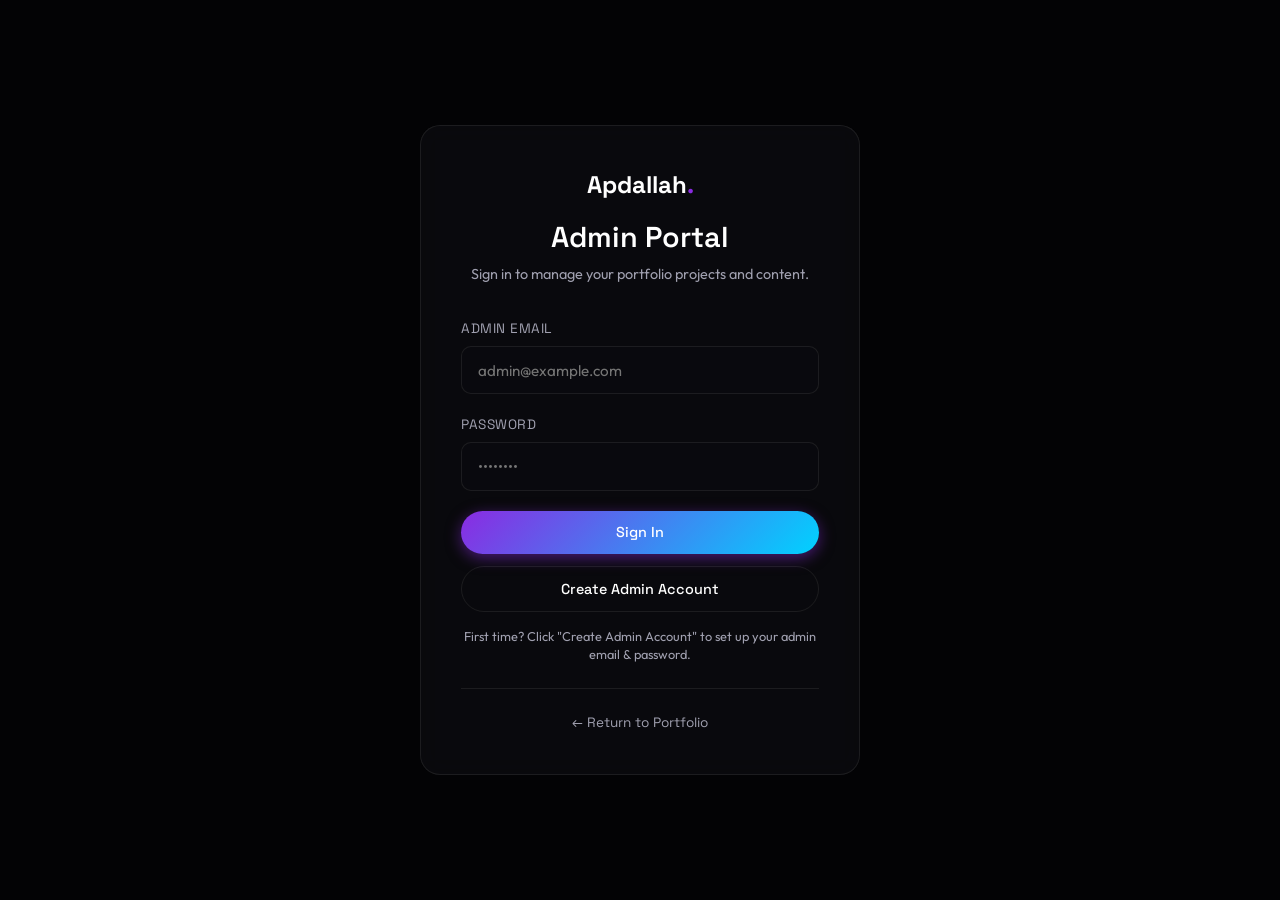
==== admin.html @ 24419032 "submit" ====
<!DOCTYPE html>
<html lang="en">

<head>
    <meta charset="UTF-8">
    <meta name="viewport" content="width=device-width, initial-scale=1.0">
    <title>Portfolio Admin Dashboard | Apdallah Mohamed</title>
    <link rel="preconnect" href="https://fonts.googleapis.com">
    <link rel="preconnect" href="https://fonts.gstatic.com" crossorigin>
    <link
        href="https://fonts.googleapis.com/css2?family=Outfit:wght@300;400;600;800&family=Space+Grotesk:wght@500;700&display=swap"
        rel="stylesheet">
    <link rel="stylesheet" href="style.css">
    <link rel="stylesheet" href="admin.css">
</head>

<body class="admin-body">
    <!-- Background Canvas -->
    <canvas id="bg-canvas"></canvas>

    <!-- Toast Notification Container -->
    <div id="toast-container" class="toast-container"></div>

    <!-- ============================================== -->
    <!-- AUTH SCREEN (Shown if not logged in)           -->
    <!-- ============================================== -->
    <main id="auth-section" class="auth-wrapper">
        <div class="auth-card glass-card">
            <div class="auth-header">
                <div class="logo">Apdallah<span>.</span></div>
                <h1 class="auth-title">Admin Portal</h1>
                <p class="auth-subtitle">Sign in to manage your portfolio projects and content.</p>
            </div>

            <form id="login-form" class="auth-form">
                <div class="form-group">
                    <label for="auth-email">Admin Email</label>
                    <input type="email" id="auth-email" required placeholder="admin@example.com" autocomplete="email">
                </div>
                <div class="form-group">
                    <label for="auth-password">Password</label>
                    <input type="password" id="auth-password" required placeholder="••••••••" autocomplete="current-password">
                </div>
                <div class="auth-actions">
                    <button type="submit" id="login-btn" class="btn-primary w-100">Sign In</button>
                    <button type="button" id="signup-toggle-btn" class="btn-secondary w-100 mt-2">Create Admin Account</button>
                </div>
                <p id="auth-hint" class="auth-hint">First time? Click "Create Admin Account" to set up your admin email & password.</p>
            </form>

            <div class="auth-footer">
                <a href="index.html" class="back-link">← Return to Portfolio</a>
            </div>
        </div>
    </main>

    <!-- ============================================== -->
    <!-- DASHBOARD SCREEN (Shown once authenticated)    -->
    <!-- ============================================== -->
    <div id="dashboard-section" class="dashboard-wrapper" style="display: none;">
        <!-- Top Navigation -->
        <header class="admin-navbar">
            <div class="admin-brand">
                <div class="logo">Apdallah<span>.</span></div>
                <span class="admin-badge">Admin Panel</span>
            </div>
            <div class="admin-user-nav">
                <span id="user-email-display" class="user-email"></span>
                <a href="index.html" target="_blank" class="btn-secondary btn-sm">View Live Site ↗</a>
                <button id="logout-btn" class="btn-outline btn-sm">Log Out</button>
            </div>
        </header>

        <div class="dashboard-content container">
            <!-- Header & Action Bar -->
            <div class="dashboard-header-bar">
                <div>
                    <h1 class="page-title">Projects Management</h1>
                    <p class="page-subtitle">Add, edit, reorder or remove portfolio projects in real-time.</p>
                </div>
                <div class="action-buttons">
                    <button id="seed-projects-btn" class="btn-secondary">
                        <span>⚡</span> Load Initial 6 Projects
                    </button>
                    <button id="open-add-modal-btn" class="btn-primary">
                        <span>+</span> Add New Project
                    </button>
                </div>
            </div>

            <!-- Stats Bar -->
            <div class="stats-bar">
                <div class="stat-card glass-card">
                    <span class="stat-label">Total Projects</span>
                    <span id="stat-total-projects" class="stat-value">0</span>
                </div>
                <div class="stat-card glass-card">
                    <span class="stat-label">Categories</span>
                    <span id="stat-total-categories" class="stat-value">0</span>
                </div>
                <div class="stat-card glass-card">
                    <span class="stat-label">Live Deployments</span>
                    <span id="stat-total-links" class="stat-value">0</span>
                </div>
            </div>

            <!-- Projects Table / Grid Container -->
            <div class="projects-admin-section">
                <div id="loading-spinner" class="admin-loader">
                    <div class="glow-orb"></div>
                    <span>Loading projects from Supabase...</span>
                </div>

                <div id="projects-admin-grid" class="projects-admin-grid" style="display: none;">
                    <!-- Dynamically populated project cards -->
                </div>

                <!-- Empty State -->
                <div id="empty-state" class="empty-state glass-card" style="display: none;">
                    <div class="empty-icon">📁</div>
                    <h3>No projects found</h3>
                    <p>You haven't added any projects yet, or the table is empty.</p>
                    <div class="empty-actions">
                        <button id="empty-seed-btn" class="btn-secondary">Load Initial 6 Projects</button>
                        <button id="empty-add-btn" class="btn-primary">Add Your First Project</button>
                    </div>
                </div>
            </div>
        </div>
    </div>

    <!-- ============================================== -->
    <!-- PROJECT MODAL (Add / Edit)                     -->
    <!-- ============================================== -->
    <div id="project-modal" class="modal-overlay" style="display: none;">
        <div class="modal-card glass-card">
            <div class="modal-header">
                <h2 id="modal-title" class="modal-heading">Add New Project</h2>
                <button id="close-modal-btn" class="modal-close-btn">&times;</button>
            </div>

            <form id="project-form" class="modal-form">
                <input type="hidden" id="project-id">

                <div class="form-row">
                    <div class="form-group flex-1">
                        <label for="project-title">Project Title *</label>
                        <input type="text" id="project-title" required placeholder="e.g. Food Lover">
                    </div>
                    <div class="form-group flex-1">
                        <label for="project-category">Category *</label>
                        <input type="text" id="project-category" required placeholder="e.g. Restaurant Website">
                    </div>
                </div>

                <div class="form-group">
                    <label for="project-description">Description *</label>
                    <textarea id="project-description" rows="3" required
                        placeholder="Brief summary of the project features..."></textarea>
                </div>

                <div class="form-row">
                    <div class="form-group flex-1">
                        <label for="project-tech">Tech Stack (comma separated) *</label>
                        <input type="text" id="project-tech" required placeholder="HTML5, CSS3, JavaScript, React">
                    </div>
                    <div class="form-group flex-1">
                        <label for="project-live-url">Live Demo URL</label>
                        <input type="url" id="project-live-url" placeholder="https://boda61.github.io/my-project/">
                    </div>
                </div>

                <!-- Image Selection -->
                <div class="form-group">
                    <label>Project Image *</label>
                    <div class="image-upload-wrapper">
                        <div class="upload-zone" id="upload-zone">
                            <input type="file" id="image-file-input" accept="image/*" class="file-input-hidden">
                            <div class="upload-zone-content">
                                <span class="upload-icon">📸</span>
                                <span class="upload-prompt">Click to upload an image from your computer</span>
                                <span class="upload-sub">Supports PNG, JPG, WebP</span>
                            </div>
                        </div>

                        <div class="or-separator"><span>OR Enter Existing Path / URL</span></div>

                        <input type="text" id="project-image-url" placeholder="e.g. portfolio 1.png or https://...">
                    </div>

                    <!-- Image Preview -->
                    <div id="image-preview-container" class="image-preview-container" style="display: none;">
                        <span class="preview-label">Image Preview:</span>
                        <img id="image-preview" src="" alt="Preview" class="preview-img">
                    </div>
                </div>

                <div class="modal-footer">
                    <button type="button" id="cancel-modal-btn" class="btn-secondary">Cancel</button>
                    <button type="submit" id="save-project-btn" class="btn-primary">Save Project</button>
                </div>
            </form>
        </div>
    </div>

    <!-- Supabase SDK via CDN -->
    <script src="https://cdn.jsdelivr.net/npm/@supabase/supabase-js@2"></script>
    <!-- Supabase Config -->
    <script src="supabase-config.js"></script>
    <!-- Background Canvas Particles -->
    <script>
        // Minimal particle canvas background for Admin Dashboard
        const canvas = document.getElementById("bg-canvas");
        if (canvas) {
            const ctx = canvas.getContext("2d");
            let width, height, particles = [];
            function resize() {
                width = window.innerWidth;
                height = window.innerHeight;
                canvas.width = width;
                canvas.height = height;
            }
            window.addEventListener("resize", resize);
            resize();
            class Particle {
                constructor() {
                    this.x = Math.random() * width;
                    this.y = Math.random() * height;
                    this.size = Math.random() * 2;
                    this.speedX = Math.random() * 0.4 - 0.2;
                    this.speedY = Math.random() * 0.4 - 0.2;
                    this.color = Math.random() > 0.5 ? 'rgba(138, 43, 226, 0.4)' : 'rgba(0, 210, 255, 0.4)';
                }
                update() {
                    this.x += this.speedX;
                    this.y += this.speedY;
                    if (this.x > width) this.x = 0;
                    if (this.x < 0) this.x = width;
                    if (this.y > height) this.y = 0;
                    if (this.y < 0) this.y = height;
                }
                draw() {
                    ctx.fillStyle = this.color;
                    ctx.beginPath();
                    ctx.arc(this.x, this.y, this.size, 0, Math.PI * 2);
                    ctx.fill();
                }
            }
            const count = Math.min(Math.floor(window.innerWidth / 15), 60);
            for (let i = 0; i < count; i++) particles.push(new Particle());
            function animate() {
                ctx.clearRect(0, 0, width, height);
                particles.forEach(p => { p.update(); p.draw(); });
                requestAnimationFrame(animate);
            }
            animate();
        }
    </script>
    <!-- Admin Dashboard Logic -->
    <script src="admin.js"></script>
</body>

</html>
---- style.css ----
/* --- CSS VARIABLES & THEME --- */
:root {
    --bg-dark: #030305;
    --bg-surface: rgba(20, 20, 25, 0.4);
    --bg-surface-hover: rgba(30, 30, 40, 0.6);
    --primary: #8a2be2;
    --primary-glow: rgba(138, 43, 226, 0.5);
    --secondary: #00d2ff;
    --secondary-glow: rgba(0, 210, 255, 0.5);
    --text-main: #ffffff;
    --text-muted: #a0a0b0;
    --border-color: rgba(255, 255, 255, 0.08);

    --font-sans: 'Outfit', sans-serif;
    --font-mono: 'Space Grotesk', monospace;

    --transition-fast: 0.2s ease;
    --transition-smooth: 0.6s cubic-bezier(0.22, 1, 0.36, 1);
}

/* --- RESET & GLOBAL --- */
* {
    margin: 0;
    padding: 0;
    box-sizing: border-box;
}

html {
    scroll-behavior: smooth;
    font-family: var(--font-sans);
    color: var(--text-main);
    background-color: var(--bg-dark);
    overflow-x: hidden;
}

body {
    min-height: 100vh;
    overflow-x: hidden;
    position: relative;
    line-height: 1.6;
}

/* Scrollbar */
::-webkit-scrollbar {
    width: 8px;
}

::-webkit-scrollbar-track {
    background: var(--bg-dark);
}

::-webkit-scrollbar-thumb {
    background: rgba(255, 255, 255, 0.2);
    border-radius: 4px;
}

::-webkit-scrollbar-thumb:hover {
    background: var(--primary);
}

/* --- TYPOGRAPHY --- */
h1,
h2,
h3,
h4 {
    line-height: 1.2;
    font-weight: 600;
}

.text-gradient {
    background: linear-gradient(135deg, var(--secondary) 0%, var(--primary) 100%);
    -webkit-background-clip: text;
    -webkit-text-fill-color: transparent;
    background-clip: text;
}

a {
    color: inherit;
    text-decoration: none;
    transition: color var(--transition-fast);
}

/* --- BACKGROUND --- */
#bg-canvas {
    position: fixed;
    top: 0;
    left: 0;
    width: 100%;
    height: 100%;
    z-index: -1;
    pointer-events: none;
}

/* --- COMPONENTS --- */
.container {
    max-width: 1200px;
    margin: 0 auto;
    padding: 0 5%;
}

.section-padding {
    padding: 120px 0;
}

.section-title {
    font-size: 2.5rem;
    margin-bottom: 3rem;
    font-family: var(--font-mono);
    display: flex;
    align-items: center;
    gap: 1rem;
}

.section-title::after {
    content: '';
    flex: 1;
    height: 1px;
    background: linear-gradient(90deg, var(--border-color) 0%, transparent 100%);
}

.glass-card {
    background: var(--bg-surface);
    backdrop-filter: blur(12px);
    -webkit-backdrop-filter: blur(12px);
    border: 1px solid var(--border-color);
    border-radius: 16px;
    padding: 2rem;
    transition: transform var(--transition-smooth), border-color var(--transition-fast), box-shadow var(--transition-smooth);
}

.glass-card:hover {
    transform: translateY(-5px);
    border-color: rgba(255, 255, 255, 0.15);
    box-shadow: 0 10px 30px -10px rgba(0, 0, 0, 0.5),
        0 0 20px -5px var(--primary-glow);
}

/* Buttons */
.btn-primary,
.btn-secondary,
.btn-outline {
    display: inline-block;
    padding: 0.8rem 1.8rem;
    border-radius: 30px;
    font-family: var(--font-mono);
    font-size: 0.9rem;
    font-weight: 500;
    cursor: pointer;
    transition: all var(--transition-fast);
    position: relative;
    overflow: hidden;
    z-index: 1;
}

.btn-primary {
    background: linear-gradient(135deg, var(--primary), var(--secondary));
    color: white;
    border: none;
    box-shadow: 0 4px 15px var(--primary-glow);
}

.btn-primary::before {
    content: '';
    position: absolute;
    top: 0;
    left: 0;
    width: 100%;
    height: 100%;
    background: linear-gradient(135deg, var(--secondary), var(--primary));
    z-index: -1;
    transition: opacity var(--transition-fast);
    opacity: 0;
}

.btn-primary:hover::before {
    opacity: 1;
}

.btn-primary:hover {
    box-shadow: 0 6px 20px var(--secondary-glow);
    transform: translateY(-2px);
}

.btn-secondary {
    background: transparent;
    color: var(--text-main);
    border: 1px solid var(--border-color);
}

.btn-secondary:hover {
    background: rgba(255, 255, 255, 0.05);
    border-color: rgba(255, 255, 255, 0.2);
    transform: translateY(-2px);
}

.btn-outline {
    border: 1px solid var(--primary);
    color: var(--primary);
}

.btn-outline:hover {
    background: rgba(138, 43, 226, 0.1);
    box-shadow: 0 0 15px var(--primary-glow);
}

/* --- LOADER --- */
.loader-wrapper {
    position: fixed;
    top: 0;
    left: 0;
    width: 100%;
    height: 100%;
    background: var(--bg-dark);
    z-index: 9999;
    display: flex;
    justify-content: center;
    align-items: center;
    transition: opacity 0.8s ease, visibility 0.8s ease;
}

.loader-wrapper.hidden {
    opacity: 0;
    visibility: hidden;
}

.loader-content {
    display: flex;
    flex-direction: column;
    align-items: center;
    gap: 1.5rem;
}

.glow-orb {
    width: 60px;
    height: 60px;
    border-radius: 50%;
    background: radial-gradient(circle, var(--secondary) 0%, var(--primary) 100%);
    box-shadow: 0 0 30px var(--primary), 0 0 60px var(--secondary);
    animation: pulseOrb 2s infinite ease-in-out;
}

.loader-text {
    font-family: var(--font-mono);
    letter-spacing: 4px;
    font-size: 0.9rem;
    color: var(--text-muted);
    animation: blinkText 1.5s infinite;
}

@keyframes pulseOrb {

    0%,
    100% {
        transform: scale(0.8);
        opacity: 0.8;
    }

    50% {
        transform: scale(1.2);
        opacity: 1;
    }
}

@keyframes blinkText {

    0%,
    100% {
        opacity: 0.3;
    }

    50% {
        opacity: 1;
    }
}

/* --- NAVIGATION --- */
.navbar {
    position: fixed;
    top: 0;
    left: 0;
    width: 100%;
    padding: 1.5rem 5%;
    display: flex;
    justify-content: space-between;
    align-items: center;
    z-index: 100;
    transition: background 0.3s ease, backdrop-filter 0.3s ease;
}

.navbar.scrolled {
    background: rgba(3, 3, 5, 0.8);
    backdrop-filter: blur(10px);
    -webkit-backdrop-filter: blur(10px);
    border-bottom: 1px solid rgba(255, 255, 255, 0.05);
    padding: 1rem 5%;
}

.logo {
    font-family: var(--font-mono);
    font-size: 1.5rem;
    font-weight: 700;
}

.logo span {
    color: var(--primary);
}

.nav-links {
    display: flex;
    list-style: none;
    gap: 2.5rem;
    align-items: center;
}

.nav-links a {
    font-size: 0.9rem;
    font-family: var(--font-mono);
    text-transform: uppercase;
    letter-spacing: 1px;
    position: relative;
}

.nav-links a:not(.btn-outline)::after {
    content: '';
    position: absolute;
    bottom: -4px;
    left: 0;
    width: 0;
    height: 1px;
    background: var(--secondary);
    transition: width var(--transition-fast);
}

.nav-links a:not(.btn-outline):hover::after {
    width: 100%;
}

.hamburger {
    display: none;
    cursor: pointer;
    flex-direction: column;
    gap: 6px;
}

.hamburger span {
    width: 30px;
    height: 2px;
    background: var(--text-main);
    transition: all 0.3s ease;
}

/* --- HERO SECTION --- */
.hero {
    height: 100vh;
    display: flex;
    align-items: center;
    padding: 0 5%;
    position: relative;
}

.hero-content {
    flex: 1;
    max-width: 700px;
    z-index: 2;
}

.badge {
    display: inline-block;
    padding: 0.4rem 1rem;
    background: rgba(138, 43, 226, 0.1);
    border: 1px solid rgba(138, 43, 226, 0.3);
    border-radius: 20px;
    font-family: var(--font-mono);
    font-size: 0.8rem;
    color: var(--primary);
    margin-bottom: 1.5rem;
    box-shadow: 0 0 10px rgba(138, 43, 226, 0.1);
}

.hero-title {
    font-size: clamp(3rem, 6vw, 5.5rem);
    margin-bottom: 1.5rem;
    letter-spacing: -1px;
}

.hero-job {
    font-size: 1.8rem;
    font-family: var(--font-mono);
    margin-bottom: 1.5rem;
    font-weight: 600;
}

.typing-cursor {
    display: inline-block;
    color: var(--primary);
    animation: typingBlink 1s infinite;
    margin-left: 2px;
}

@keyframes typingBlink {
    0%, 100% { opacity: 1; }
    50% { opacity: 0; }
}

.hero-subtitle {
    font-size: 1.2rem;
    color: var(--text-muted);
    margin-bottom: 2.5rem;
    max-width: 500px;
}

.hero-socials {
    margin-bottom: 2.5rem;
}

.hero-cta {
    display: flex;
    gap: 1.5rem;
}

.hero-visual {
    position: absolute;
    right: 5%;
    top: 50%;
    transform: translateY(-50%);
    width: 40vw;
    height: 60vh;
    z-index: 1;
    display: flex;
    justify-content: center;
    align-items: center;
}

/* --- 3D PROFILE IMAGE --- */
.profile-3d-wrapper {
    perspective: 1000px;
    width: 320px;
    height: 400px;
    display: flex;
    justify-content: center;
    align-items: center;
    position: relative;
    animation: floatProfile 6s infinite alternate ease-in-out;
}

.profile-image-container {
    width: 100%;
    height: 100%;
    position: relative;
    border-radius: 24px;
    transform-style: preserve-3d;
    transform: rotateX(5deg) rotateY(-5deg);
    transition: transform 0.5s ease-out;
}

.profile-img {
    width: 100%;
    height: 100%;
    object-fit: cover;
    border-radius: inherit;
    border: 1px solid rgba(255, 255, 255, 0.2);
    box-shadow: 0 30px 50px rgba(0, 0, 0, 0.4), inset 0 0 0 1px rgba(255, 255, 255, 0.1);
    position: relative;
    z-index: 2;
    background: var(--bg-surface);
    transform: translateZ(30px);
}

.profile-glow {
    position: absolute;
    top: 0;
    left: 0;
    right: 0;
    bottom: 0;
    background: linear-gradient(135deg, var(--primary), var(--secondary));
    filter: blur(50px);
    opacity: 0.6;
    z-index: 1;
    border-radius: inherit;
    transform: translateZ(-20px);
    animation: pulseGlow 4s infinite alternate;
}

@keyframes floatProfile {
    0% {
        transform: translateY(0px);
    }

    100% {
        transform: translateY(-20px);
    }
}

@keyframes pulseGlow {
    0% {
        opacity: 0.5;
        transform: translateZ(-20px) scale(0.95);
    }

    100% {
        opacity: 0.8;
        transform: translateZ(-20px) scale(1.05);
    }
}

/* --- ABOUT SECTION --- */
.about-grid {
    display: grid;
    grid-template-columns: 1fr 1fr;
    gap: 4rem;
    align-items: center;
}

.about-text p {
    font-size: 1.1rem;
    color: var(--text-muted);
    margin-bottom: 1.5rem;
}

.stats {
    display: flex;
    gap: 3rem;
    margin-top: 3rem;
}

.stat-num {
    display: block;
    font-size: 3rem;
    font-weight: 700;
    color: var(--text-main);
    font-family: var(--font-mono);
}

.stat-label {
    font-size: 0.9rem;
    color: var(--primary);
    text-transform: uppercase;
    letter-spacing: 1px;
}

.mock-terminal {
    font-family: var(--font-mono);
    font-size: 0.9rem;
}

.term-header {
    display: flex;
    gap: 8px;
    margin-bottom: 1rem;
    padding-bottom: 1rem;
    border-bottom: 1px solid var(--border-color);
}

.dot {
    width: 12px;
    height: 12px;
    border-radius: 50%;
}

.dot.red {
    background: #ff5f56;
}

.dot.yellow {
    background: #ffbd2e;
}

.dot.green {
    background: #27c93f;
}

.term-body p {
    margin-bottom: 0.5rem;
    color: var(--text-muted);
}

.term-body .success {
    color: var(--secondary);
}

.term-body .blink {
    animation: blink 1s step-end infinite;
    color: var(--primary);
}

@keyframes blink {
    50% {
        opacity: 0;
    }
}

/* --- PROJECTS SECTION --- */
.projects-grid {
    display: grid;
    grid-template-columns: repeat(auto-fit, minmax(350px, 1fr));
    gap: 2.5rem;
}

.project-card {
    padding: 0;
    overflow: hidden;
    display: flex;
    flex-direction: column;
}

.project-img-wrapper {
    position: relative;
    height: 250px;
    overflow: hidden;
}

.img-placeholder,
.project-image {
    width: 100%;
    height: 100%;
    object-fit: cover;
    transition: transform var(--transition-smooth);
}

.bg-gradient-1 {
    background: linear-gradient(120deg, #2b1055, #7597de);
}

.bg-gradient-2 {
    background: linear-gradient(120deg, #101820, #00d2ff);
}

.bg-gradient-3 {
    background: linear-gradient(120deg, #1a0b2e, #ff007a);
}

.project-card:hover .img-placeholder,
.project-card:hover .project-image {
    transform: scale(1.05);
}

.project-links {
    position: absolute;
    top: 0;
    left: 0;
    width: 100%;
    height: 100%;
    background: rgba(0, 0, 0, 0.6);
    display: flex;
    justify-content: center;
    align-items: center;
    opacity: 0;
    transition: opacity var(--transition-fast);
    backdrop-filter: blur(4px);
}

.project-card:hover .project-links {
    opacity: 1;
}

.project-link {
    background: white;
    color: black;
    padding: 0.5rem 1.2rem;
    border-radius: 20px;
    font-weight: 600;
    transform: translateY(20px);
    transition: transform var(--transition-smooth);
}

.project-card:hover .project-link {
    transform: translateY(0);
}

.project-info {
    padding: 2rem;
    flex: 1;
    display: flex;
    flex-direction: column;
}

.project-category {
    font-family: var(--font-mono);
    font-size: 0.8rem;
    color: var(--secondary);
    margin-bottom: 0.5rem;
    display: block;
}

.project-title {
    font-size: 1.5rem;
    margin-bottom: 1rem;
}

.project-desc {
    color: var(--text-muted);
    font-size: 0.95rem;
    margin-bottom: 1.5rem;
    flex: 1;
}

.tech-stack {
    display: flex;
    flex-wrap: wrap;
    gap: 0.5rem;
}

.tech-stack span {
    font-size: 0.75rem;
    padding: 0.3rem 0.8rem;
    background: rgba(255, 255, 255, 0.05);
    border: 1px solid var(--border-color);
    border-radius: 12px;
    font-family: var(--font-mono);
}

/* --- SKILLS SECTION --- */
.skills-wrapper {
    display: grid;
    grid-template-columns: repeat(auto-fit, minmax(280px, 1fr));
    gap: 2rem;
}

.skill-category {
    padding: 2.5rem;
}

.category-title {
    font-size: 1.2rem;
    margin-bottom: 1.5rem;
    color: var(--text-main);
}

.skill-list {
    list-style: none;
}

.skill-list li {
    padding: 0.8rem 0;
    border-bottom: 1px solid var(--border-color);
    color: var(--text-muted);
    display: flex;
    align-items: center;
}

.skill-list li::before {
    content: '▹';
    color: var(--primary);
    margin-right: 10px;
    font-size: 1.2rem;
}

.skill-list li:last-child {
    border-bottom: none;
}

/* --- CONTACT SECTION --- */
.contact-grid {
    display: grid;
    grid-template-columns: 1fr 1.2fr;
    gap: 4rem;
    padding: 3rem;
}

.contact-info {
    display: flex;
    flex-direction: column;
}

.contact-title {
    font-size: 2.5rem;
    margin-bottom: 1.5rem;
    line-height: 1.2;
}

.contact-desc {
    font-size: 1.1rem;
    color: var(--text-muted);
    margin-bottom: 2.5rem;
}

.contact-details {
    margin-top: auto;
    display: flex;
    flex-direction: column;
    gap: 1.5rem;
}

.contact-item {
    display: flex;
    align-items: center;
    gap: 1rem;
    font-family: var(--font-mono);
    color: var(--text-muted);
}

.contact-icon {
    font-size: 1.5rem;
    background: rgba(255, 255, 255, 0.05);
    width: 45px;
    height: 45px;
    display: flex;
    align-items: center;
    justify-content: center;
    border-radius: 50%;
    border: 1px solid var(--border-color);
}

.contact-item a:hover {
    color: var(--primary);
}

.contact-form {
    display: flex;
    flex-direction: column;
    gap: 1.5rem;
}

.form-group input,
.form-group textarea {
    width: 100%;
    background: rgba(0, 0, 0, 0.2);
    border: 1px solid var(--border-color);
    border-radius: 12px;
    padding: 1rem 1.5rem;
    color: var(--text-main);
    font-family: var(--font-sans);
    font-size: 1rem;
    transition: all var(--transition-fast);
}

.form-group input:focus,
.form-group textarea:focus {
    outline: none;
    border-color: var(--primary);
    background: rgba(0, 0, 0, 0.4);
    box-shadow: 0 0 15px rgba(138, 43, 226, 0.2);
}

.form-group textarea {
    resize: vertical;
    min-height: 120px;
}

.w-100 {
    width: 100%;
}

.form-status {
    margin-top: 1rem;
    font-size: 0.95rem;
    text-align: center;
    font-family: var(--font-mono);
    min-height: 24px;
}

.form-status.success {
    color: var(--secondary);
}

.form-status.error {
    color: #ff5f56;
}

/* --- FOOTER --- */
.footer {
    border-top: 1px solid var(--border-color);
    padding: 4rem 0 2rem;
    background: linear-gradient(to top, rgba(138, 43, 226, 0.05) 0%, transparent 100%);
}

.footer-grid {
    display: grid;
    grid-template-columns: 2fr 1fr 1fr;
    gap: 4rem;
    margin-bottom: 3rem;
    padding-bottom: 3rem;
    border-bottom: 1px solid rgba(255, 255, 255, 0.05);
}

.footer-brand {
    display: flex;
    flex-direction: column;
    gap: 1.2rem;
}

.footer-desc {
    color: var(--text-muted);
    font-size: 0.95rem;
    max-width: 350px;
    line-height: 1.6;
}

.footer-heading {
    font-family: var(--font-mono);
    font-size: 1.2rem;
    color: var(--text-main);
    margin-bottom: 1.5rem;
}

.footer-links {
    list-style: none;
    display: flex;
    flex-direction: column;
    gap: 1rem;
}

.footer-links li a {
    color: var(--text-muted);
    font-size: 0.95rem;
    transition: color var(--transition-fast), transform var(--transition-fast);
    display: inline-block;
}

.footer-links li a:hover {
    color: var(--primary);
    transform: translateX(5px);
}

.footer-logo {
    font-family: var(--font-mono);
    font-size: 1.8rem;
    font-weight: 700;
}

.footer-logo span {
    color: var(--primary);
}

.social-links {
    display: flex;
    gap: 1.3rem;
    margin-top: 0;
}

.social-link {
    font-family: var(--font-mono);
    color: var(--text-muted);
    font-size: 0.9rem;
    width: 40px;
    height: 40px;
    display: flex;
    align-items: center;
    justify-content: center;
    border-radius: 50%;
    background: rgba(255, 255, 255, 0.03);
    border: 1px solid var(--border-color);
    transition: all var(--transition-fast);
}

.social-link:hover {
    color: var(--secondary);
    border-color: var(--secondary);
    background: rgba(0, 210, 255, 0.1);
    transform: translateY(-3px);
    box-shadow: 0 5px 15px var(--secondary-glow);
}

.footer-bottom {
    display: flex;
    justify-content: space-between;
    align-items: center;
    color: var(--text-muted);
    font-size: 0.9rem;
    font-family: var(--font-mono);
}

.footer-tagline {
    color: rgba(255, 255, 255, 0.3);
}

/* --- ANIMATIONS & INTERSECTION OBSERVER CLASSES --- */
.fade-in {
    opacity: 0;
    transition: opacity 1s ease;
}

.fade-in.visible {
    opacity: 1;
}

.fade-in-up {
    opacity: 0;
    transform: translateY(40px);
    transition: all 1s cubic-bezier(0.22, 1, 0.36, 1);
}

.fade-in-up.visible {
    opacity: 1;
    transform: translateY(0);
}

.fade-up {
    opacity: 0;
    transform: translateY(30px);
    transition: all 0.8s ease;
}

.fade-up.visible {
    opacity: 1;
    transform: translateY(0);
}

.slide-in-left {
    opacity: 0;
    transform: translateX(-50px);
    transition: all 1s ease;
}

.slide-in-left.visible {
    opacity: 1;
    transform: translateX(0);
}

.slide-in-right {
    opacity: 0;
    transform: translateX(50px);
    transition: all 1s ease;
}

.slide-in-right.visible {
    opacity: 1;
    transform: translateX(0);
}

/* --- RESPONSIVE DESIGN --- */
@media (max-width: 992px) {
    .about-grid {
        grid-template-columns: 1fr;
    }

    .contact-grid {
        grid-template-columns: 1fr;
        gap: 3rem;
        padding: 2rem;
    }

    .hero-title {
        font-size: 3.5rem;
    }

    .hero {
        flex-direction: column;
        justify-content: center;
        text-align: center;
        padding-top: 120px;
        height: auto;
        min-height: 100vh;
    }

    .hero-content {
        align-items: center;
        display: flex;
        flex-direction: column;
    }

    .hero-cta {
        justify-content: center;
    }

    .hero-visual {
        position: relative;
        right: auto;
        top: auto;
        transform: none;
        width: 100%;
        height: auto;
        margin-top: 3rem;
        margin-bottom: 3rem;
    }

    .profile-3d-wrapper {
        width: 250px;
        height: 312px;
    }
}

@media (max-width: 768px) {
    .nav-links {
        position: fixed;
        top: 0;
        right: -100%;
        height: 100vh;
        width: 70%;
        background: rgba(3, 3, 5, 0.95);
        backdrop-filter: blur(15px);
        flex-direction: column;
        justify-content: center;
        transition: right 0.4s ease;
    }

    .nav-links.active {
        right: 0;
    }

    .hamburger {
        display: flex;
        z-index: 101;
    }

    .hero-title {
        font-size: 2.8rem;
    }

    .section-title {
        font-size: 2rem;
    }

    .contact-title {
        font-size: 2.2rem;
    }

    .footer-grid {
        grid-template-columns: 1fr;
        gap: 3rem;
        text-align: center;
    }

    .footer-brand {
        align-items: center;
    }
    
    .social-links {
        justify-content: center;
    }

    .footer-bottom {
        flex-direction: column;
        gap: 1rem;
        text-align: center;
    }
}
---- admin.css ----
/* ==============================================
   ADMIN DASHBOARD STYLES
   ============================================== */

.admin-body {
    background-color: var(--bg-dark);
    color: var(--text-main);
    font-family: var(--font-sans);
    min-height: 100vh;
    display: flex;
    flex-direction: column;
}

/* Toast Notifications */
.toast-container {
    position: fixed;
    top: 20px;
    right: 20px;
    z-index: 10000;
    display: flex;
    flex-direction: column;
    gap: 10px;
    max-width: 380px;
}

.toast {
    padding: 14px 20px;
    border-radius: 12px;
    font-size: 0.9rem;
    font-family: var(--font-sans);
    backdrop-filter: blur(16px);
    -webkit-backdrop-filter: blur(16px);
    box-shadow: 0 10px 30px rgba(0, 0, 0, 0.5);
    display: flex;
    align-items: center;
    gap: 12px;
    animation: toastSlideIn 0.3s cubic-bezier(0.22, 1, 0.36, 1);
    transition: opacity 0.3s ease, transform 0.3s ease;
}

.toast.toast-success {
    background: rgba(16, 35, 25, 0.85);
    border: 1px solid rgba(46, 213, 115, 0.4);
    color: #2ed573;
}

.toast.toast-error {
    background: rgba(40, 15, 20, 0.85);
    border: 1px solid rgba(255, 71, 87, 0.4);
    color: #ff4757;
}

.toast.toast-info {
    background: rgba(20, 25, 45, 0.85);
    border: 1px solid var(--secondary);
    color: var(--secondary);
}

@keyframes toastSlideIn {
    from {
        opacity: 0;
        transform: translateX(50px);
    }
    to {
        opacity: 1;
        transform: translateX(0);
    }
}

/* Auth Section */
.auth-wrapper {
    flex: 1;
    display: flex;
    justify-content: center;
    align-items: center;
    padding: 2rem;
    position: relative;
    z-index: 2;
}

.auth-card {
    width: 100%;
    max-width: 440px;
    padding: 2.5rem;
    border-radius: 20px;
}

.auth-header {
    text-align: center;
    margin-bottom: 2rem;
}

.auth-title {
    font-size: 1.8rem;
    margin-top: 1rem;
    font-family: var(--font-mono);
}

.auth-subtitle {
    color: var(--text-muted);
    font-size: 0.9rem;
    margin-top: 0.5rem;
}

.auth-form .form-group {
    margin-bottom: 1.25rem;
}

.auth-form label,
.modal-form label {
    display: block;
    font-size: 0.85rem;
    font-family: var(--font-mono);
    color: var(--text-muted);
    margin-bottom: 0.4rem;
    text-transform: uppercase;
    letter-spacing: 0.5px;
}

.auth-form input,
.modal-form input,
.modal-form textarea {
    width: 100%;
    padding: 0.85rem 1rem;
    background: rgba(10, 10, 15, 0.6);
    border: 1px solid var(--border-color);
    border-radius: 10px;
    color: var(--text-main);
    font-family: var(--font-sans);
    font-size: 0.95rem;
    transition: all var(--transition-fast);
}

.auth-form input:focus,
.modal-form input:focus,
.modal-form textarea:focus {
    outline: none;
    border-color: var(--secondary);
    box-shadow: 0 0 15px var(--secondary-glow);
    background: rgba(15, 15, 25, 0.8);
}

.auth-hint {
    font-size: 0.8rem;
    color: var(--text-muted);
    text-align: center;
    margin-top: 1rem;
    line-height: 1.4;
}

.auth-footer {
    text-align: center;
    margin-top: 1.5rem;
    padding-top: 1.25rem;
    border-top: 1px solid var(--border-color);
}

.back-link {
    color: var(--text-muted);
    font-size: 0.85rem;
    font-family: var(--font-mono);
}

.back-link:hover {
    color: var(--secondary);
}

/* Dashboard Section */
.dashboard-wrapper {
    position: relative;
    z-index: 2;
    padding-bottom: 4rem;
}

.admin-navbar {
    background: rgba(3, 3, 5, 0.85);
    backdrop-filter: blur(12px);
    -webkit-backdrop-filter: blur(12px);
    border-bottom: 1px solid var(--border-color);
    padding: 1.2rem 5%;
    display: flex;
    justify-content: space-between;
    align-items: center;
    position: sticky;
    top: 0;
    z-index: 100;
}

.admin-brand {
    display: flex;
    align-items: center;
    gap: 1rem;
}

.admin-badge {
    background: linear-gradient(135deg, var(--primary), var(--secondary));
    font-size: 0.7rem;
    font-family: var(--font-mono);
    text-transform: uppercase;
    letter-spacing: 1px;
    padding: 0.25rem 0.6rem;
    border-radius: 20px;
    font-weight: 700;
}

.admin-user-nav {
    display: flex;
    align-items: center;
    gap: 1.2rem;
}

.user-email {
    font-size: 0.85rem;
    font-family: var(--font-mono);
    color: var(--text-muted);
}

.btn-sm {
    padding: 0.5rem 1rem !important;
    font-size: 0.8rem !important;
}

.dashboard-content {
    margin-top: 2.5rem;
}

.dashboard-header-bar {
    display: flex;
    justify-content: space-between;
    align-items: center;
    flex-wrap: wrap;
    gap: 1.5rem;
    margin-bottom: 2rem;
}

.page-title {
    font-size: 2.2rem;
    font-family: var(--font-mono);
}

.page-subtitle {
    color: var(--text-muted);
    font-size: 0.95rem;
    margin-top: 0.3rem;
}

.action-buttons {
    display: flex;
    align-items: center;
    gap: 1rem;
}

/* Stats Bar */
.stats-bar {
    display: grid;
    grid-template-columns: repeat(auto-fit, minmax(220px, 1fr));
    gap: 1.5rem;
    margin-bottom: 2.5rem;
}

.stat-card {
    display: flex;
    flex-direction: column;
    padding: 1.5rem;
}

.stat-card .stat-label {
    font-size: 0.85rem;
    font-family: var(--font-mono);
    color: var(--text-muted);
    text-transform: uppercase;
    letter-spacing: 0.5px;
}

.stat-card .stat-value {
    font-size: 2.2rem;
    font-weight: 700;
    font-family: var(--font-mono);
    color: var(--secondary);
    margin-top: 0.5rem;
}

/* Projects Admin Grid */
.projects-admin-grid {
    display: grid;
    grid-template-columns: repeat(auto-fill, minmax(320px, 1fr));
    gap: 2rem;
}

.project-admin-card {
    display: flex;
    flex-direction: column;
    overflow: hidden;
    padding: 0;
}

.project-admin-img {
    width: 100%;
    height: 190px;
    object-fit: cover;
    background: rgba(0, 0, 0, 0.4);
    border-bottom: 1px solid var(--border-color);
}

.project-admin-body {
    padding: 1.5rem;
    display: flex;
    flex-direction: column;
    flex: 1;
}

.project-admin-category {
    font-family: var(--font-mono);
    font-size: 0.75rem;
    color: var(--secondary);
    text-transform: uppercase;
    letter-spacing: 1px;
}

.project-admin-title {
    font-size: 1.3rem;
    margin: 0.4rem 0 0.8rem 0;
}

.project-admin-desc {
    font-size: 0.85rem;
    color: var(--text-muted);
    line-height: 1.5;
    flex: 1;
    margin-bottom: 1.2rem;
    display: -webkit-box;
    -webkit-line-clamp: 3;
    -webkit-box-orient: vertical;
    overflow: hidden;
}

.project-admin-tech {
    display: flex;
    flex-wrap: wrap;
    gap: 0.5rem;
    margin-bottom: 1.5rem;
}

.project-admin-tech span {
    font-size: 0.75rem;
    font-family: var(--font-mono);
    padding: 0.2rem 0.6rem;
    border-radius: 12px;
    background: rgba(255, 255, 255, 0.05);
    border: 1px solid var(--border-color);
    color: var(--text-muted);
}

.project-admin-actions {
    display: flex;
    align-items: center;
    gap: 0.8rem;
    padding-top: 1rem;
    border-top: 1px solid var(--border-color);
}

.btn-card-edit {
    flex: 1;
    padding: 0.5rem 0.8rem;
    border-radius: 8px;
    background: rgba(138, 43, 226, 0.15);
    color: var(--primary);
    border: 1px solid var(--primary);
    font-size: 0.85rem;
    font-family: var(--font-mono);
    cursor: pointer;
    text-align: center;
    transition: all var(--transition-fast);
}

.btn-card-edit:hover {
    background: var(--primary);
    color: #fff;
    box-shadow: 0 0 10px var(--primary-glow);
}

.btn-card-delete {
    padding: 0.5rem 0.9rem;
    border-radius: 8px;
    background: rgba(255, 71, 87, 0.1);
    color: #ff4757;
    border: 1px solid rgba(255, 71, 87, 0.3);
    font-size: 0.85rem;
    cursor: pointer;
    transition: all var(--transition-fast);
}

.btn-card-delete:hover {
    background: #ff4757;
    color: #fff;
}

.btn-card-link {
    padding: 0.5rem 0.7rem;
    border-radius: 8px;
    background: rgba(255, 255, 255, 0.05);
    color: var(--text-muted);
    border: 1px solid var(--border-color);
    font-size: 0.85rem;
    display: inline-flex;
    align-items: center;
    justify-content: center;
}

.btn-card-link:hover {
    color: var(--secondary);
    border-color: var(--secondary);
}

/* Loader & Empty State */
.admin-loader {
    display: flex;
    flex-direction: column;
    align-items: center;
    justify-content: center;
    gap: 1.5rem;
    padding: 4rem 0;
    font-family: var(--font-mono);
    color: var(--text-muted);
}

.empty-state {
    text-align: center;
    padding: 3.5rem 2rem;
    max-width: 500px;
    margin: 2rem auto;
}

.empty-icon {
    font-size: 3rem;
    margin-bottom: 1rem;
}

.empty-state h3 {
    font-size: 1.4rem;
    font-family: var(--font-mono);
    margin-bottom: 0.5rem;
}

.empty-state p {
    color: var(--text-muted);
    font-size: 0.9rem;
    margin-bottom: 1.8rem;
}

.empty-actions {
    display: flex;
    justify-content: center;
    gap: 1rem;
    flex-wrap: wrap;
}

/* Modal */
.modal-overlay {
    position: fixed;
    top: 0;
    left: 0;
    width: 100%;
    height: 100%;
    background: rgba(3, 3, 5, 0.85);
    backdrop-filter: blur(14px);
    -webkit-backdrop-filter: blur(14px);
    z-index: 1000;
    display: flex;
    justify-content: center;
    align-items: center;
    padding: 1.5rem;
    overflow-y: auto;
}

.modal-card {
    width: 100%;
    max-width: 650px;
    max-height: 90vh;
    overflow-y: auto;
    padding: 2.2rem;
    border-radius: 20px;
    box-shadow: 0 20px 60px rgba(0, 0, 0, 0.8), 0 0 30px var(--primary-glow);
    animation: modalPop 0.3s cubic-bezier(0.22, 1, 0.36, 1);
}

@keyframes modalPop {
    from {
        opacity: 0;
        transform: scale(0.95) translateY(20px);
    }
    to {
        opacity: 1;
        transform: scale(1) translateY(0);
    }
}

.modal-header {
    display: flex;
    justify-content: space-between;
    align-items: center;
    margin-bottom: 1.8rem;
    padding-bottom: 1rem;
    border-bottom: 1px solid var(--border-color);
}

.modal-heading {
    font-size: 1.5rem;
    font-family: var(--font-mono);
}

.modal-close-btn {
    background: transparent;
    border: none;
    font-size: 1.8rem;
    color: var(--text-muted);
    cursor: pointer;
    line-height: 1;
    transition: color var(--transition-fast);
}

.modal-close-btn:hover {
    color: #ff4757;
}

.form-row {
    display: flex;
    gap: 1.2rem;
    margin-bottom: 1.25rem;
}

.flex-1 {
    flex: 1;
}

.modal-form .form-group {
    margin-bottom: 1.25rem;
}

/* Image Upload Zone */
.image-upload-wrapper {
    display: flex;
    flex-direction: column;
    gap: 0.8rem;
}

.upload-zone {
    border: 2px dashed rgba(255, 255, 255, 0.15);
    border-radius: 12px;
    padding: 1.5rem;
    text-align: center;
    cursor: pointer;
    background: rgba(15, 15, 25, 0.4);
    position: relative;
    transition: all var(--transition-fast);
}

.upload-zone:hover,
.upload-zone.dragover {
    border-color: var(--secondary);
    background: rgba(0, 210, 255, 0.05);
    box-shadow: 0 0 15px var(--secondary-glow);
}

.file-input-hidden {
    position: absolute;
    top: 0;
    left: 0;
    width: 100%;
    height: 100%;
    opacity: 0;
    cursor: pointer;
}

.upload-zone-content {
    display: flex;
    flex-direction: column;
    align-items: center;
    gap: 0.4rem;
}

.upload-icon {
    font-size: 2rem;
}

.upload-prompt {
    font-size: 0.9rem;
    font-weight: 500;
}

.upload-sub {
    font-size: 0.75rem;
    color: var(--text-muted);
}

.or-separator {
    text-align: center;
    position: relative;
    margin: 0.3rem 0;
}

.or-separator::before {
    content: '';
    position: absolute;
    top: 50%;
    left: 0;
    width: 100%;
    height: 1px;
    background: var(--border-color);
    z-index: 1;
}

.or-separator span {
    position: relative;
    z-index: 2;
    background: rgba(20, 20, 25, 0.9);
    padding: 0 1rem;
    font-size: 0.75rem;
    font-family: var(--font-mono);
    color: var(--text-muted);
    text-transform: uppercase;
}

.image-preview-container {
    margin-top: 1rem;
    padding: 0.8rem;
    background: rgba(10, 10, 15, 0.5);
    border-radius: 10px;
    border: 1px solid var(--border-color);
}

.preview-label {
    display: block;
    font-size: 0.75rem;
    font-family: var(--font-mono);
    color: var(--text-muted);
    margin-bottom: 0.5rem;
}

.preview-img {
    max-width: 100%;
    max-height: 200px;
    object-fit: cover;
    border-radius: 8px;
    display: block;
}

.modal-footer {
    display: flex;
    justify-content: flex-end;
    gap: 1rem;
    margin-top: 2rem;
    padding-top: 1.25rem;
    border-top: 1px solid var(--border-color);
}

.w-100 {
    width: 100%;
}

.mt-2 {
    margin-top: 0.75rem;
}

/* Mobile Responsiveness */
@media (max-width: 768px) {
    .dashboard-header-bar {
        flex-direction: column;
        align-items: flex-start;
    }

    .action-buttons {
        width: 100%;
        flex-direction: column;
    }

    .action-buttons button {
        width: 100%;
    }

    .form-row {
        flex-direction: column;
        gap: 0;
    }

    .admin-navbar {
        flex-direction: column;
        gap: 1rem;
        align-items: flex-start;
    }

    .admin-user-nav {
        width: 100%;
        justify-content: space-between;
    }
}
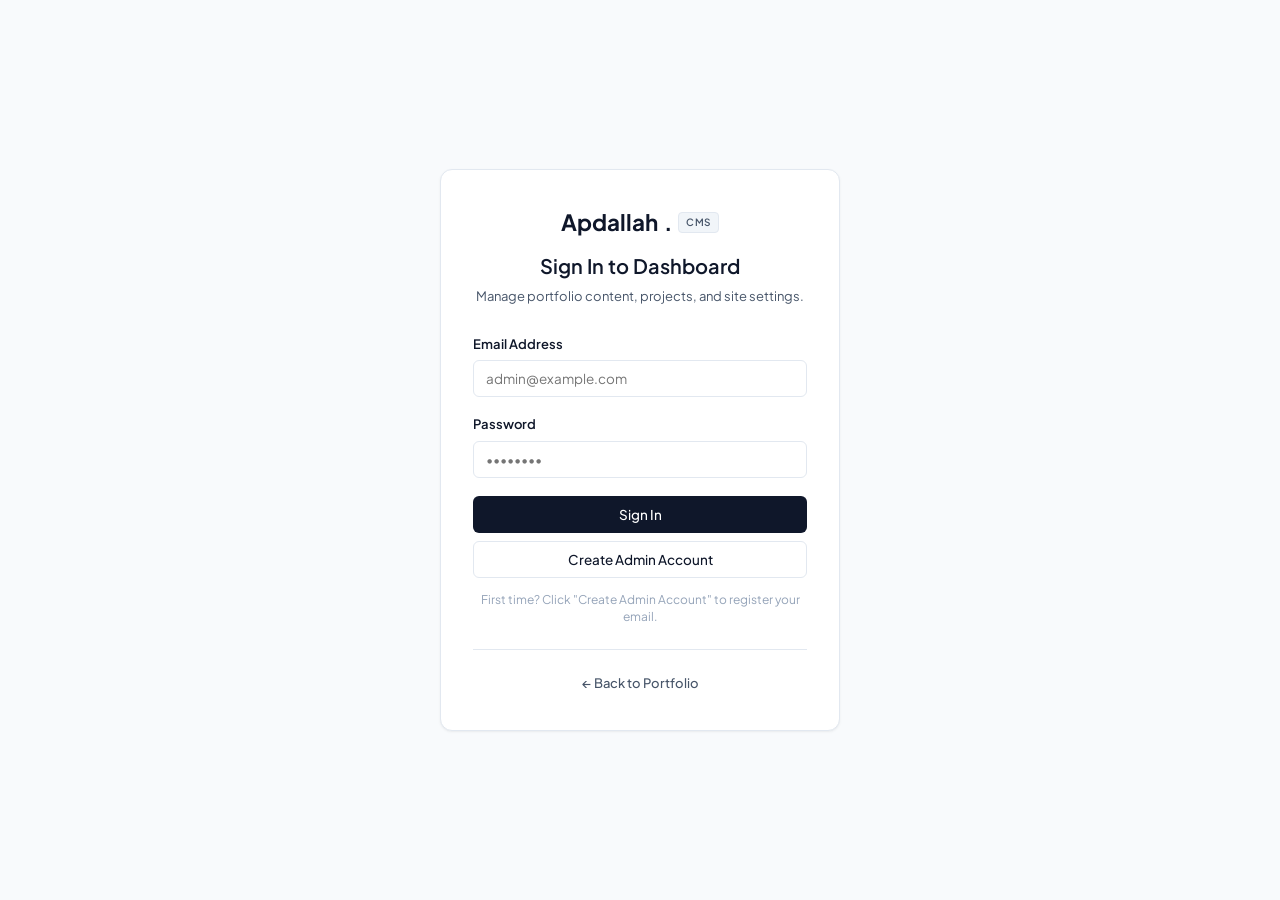
==== commit 15f1624f: "submit" ====
--- a/admin.html
+++ b/admin.html
@@ -4,37 +4,31 @@
 <head>
     <meta charset="UTF-8">
     <meta name="viewport" content="width=device-width, initial-scale=1.0">
-    <title>Portfolio Admin Dashboard | Apdallah Mohamed</title>
+    <title>Portfolio Dashboard | CMS</title>
     <link rel="preconnect" href="https://fonts.googleapis.com">
     <link rel="preconnect" href="https://fonts.gstatic.com" crossorigin>
-    <link
-        href="https://fonts.googleapis.com/css2?family=Outfit:wght@300;400;600;800&family=Space+Grotesk:wght@500;700&display=swap"
-        rel="stylesheet">
-    <link rel="stylesheet" href="style.css">
+    <link href="https://fonts.googleapis.com/css2?family=Plus+Jakarta+Sans:wght@400;500;600;700&family=JetBrains+Mono:wght@400;500&display=swap" rel="stylesheet">
     <link rel="stylesheet" href="admin.css">
 </head>
 
 <body class="admin-body">
-    <!-- Background Canvas -->
-    <canvas id="bg-canvas"></canvas>
-
-    <!-- Toast Notification Container -->
+    <!-- Toast Notifications -->
     <div id="toast-container" class="toast-container"></div>
 
     <!-- ============================================== -->
-    <!-- AUTH SCREEN (Shown if not logged in)           -->
+    <!-- AUTH SCREEN                                    -->
     <!-- ============================================== -->
     <main id="auth-section" class="auth-wrapper">
-        <div class="auth-card glass-card">
+        <div class="auth-card">
             <div class="auth-header">
-                <div class="logo">Apdallah<span>.</span></div>
-                <h1 class="auth-title">Admin Portal</h1>
-                <p class="auth-subtitle">Sign in to manage your portfolio projects and content.</p>
+                <div class="brand-title">Apdallah<span class="brand-dot">.</span> <span class="badge-role">CMS</span></div>
+                <h1 class="auth-heading">Sign In to Dashboard</h1>
+                <p class="auth-subtext">Manage portfolio content, projects, and site settings.</p>
             </div>
 
             <form id="login-form" class="auth-form">
                 <div class="form-group">
-                    <label for="auth-email">Admin Email</label>
+                    <label for="auth-email">Email Address</label>
                     <input type="email" id="auth-email" required placeholder="admin@example.com" autocomplete="email">
                 </div>
                 <div class="form-group">
@@ -42,104 +36,370 @@
                     <input type="password" id="auth-password" required placeholder="••••••••" autocomplete="current-password">
                 </div>
                 <div class="auth-actions">
-                    <button type="submit" id="login-btn" class="btn-primary w-100">Sign In</button>
-                    <button type="button" id="signup-toggle-btn" class="btn-secondary w-100 mt-2">Create Admin Account</button>
-                </div>
-                <p id="auth-hint" class="auth-hint">First time? Click "Create Admin Account" to set up your admin email & password.</p>
+                    <button type="submit" id="login-btn" class="btn btn-primary w-100">Sign In</button>
+                    <button type="button" id="signup-toggle-btn" class="btn btn-secondary w-100 mt-2">Create Admin Account</button>
+                </div>
+                <p id="auth-hint" class="auth-hint">First time? Click "Create Admin Account" to register your email.</p>
             </form>
 
             <div class="auth-footer">
-                <a href="index.html" class="back-link">← Return to Portfolio</a>
+                <a href="index.html" class="link-secondary">← Back to Portfolio</a>
             </div>
         </div>
     </main>
 
     <!-- ============================================== -->
-    <!-- DASHBOARD SCREEN (Shown once authenticated)    -->
-    <!-- ============================================== -->
-    <div id="dashboard-section" class="dashboard-wrapper" style="display: none;">
-        <!-- Top Navigation -->
-        <header class="admin-navbar">
-            <div class="admin-brand">
-                <div class="logo">Apdallah<span>.</span></div>
-                <span class="admin-badge">Admin Panel</span>
-            </div>
-            <div class="admin-user-nav">
-                <span id="user-email-display" class="user-email"></span>
-                <a href="index.html" target="_blank" class="btn-secondary btn-sm">View Live Site ↗</a>
-                <button id="logout-btn" class="btn-outline btn-sm">Log Out</button>
-            </div>
-        </header>
-
-        <div class="dashboard-content container">
-            <!-- Header & Action Bar -->
-            <div class="dashboard-header-bar">
-                <div>
-                    <h1 class="page-title">Projects Management</h1>
-                    <p class="page-subtitle">Add, edit, reorder or remove portfolio projects in real-time.</p>
-                </div>
-                <div class="action-buttons">
-                    <button id="seed-projects-btn" class="btn-secondary">
-                        <span>⚡</span> Load Initial 6 Projects
-                    </button>
-                    <button id="open-add-modal-btn" class="btn-primary">
-                        <span>+</span> Add New Project
-                    </button>
-                </div>
-            </div>
-
-            <!-- Stats Bar -->
-            <div class="stats-bar">
-                <div class="stat-card glass-card">
-                    <span class="stat-label">Total Projects</span>
-                    <span id="stat-total-projects" class="stat-value">0</span>
-                </div>
-                <div class="stat-card glass-card">
-                    <span class="stat-label">Categories</span>
-                    <span id="stat-total-categories" class="stat-value">0</span>
-                </div>
-                <div class="stat-card glass-card">
-                    <span class="stat-label">Live Deployments</span>
-                    <span id="stat-total-links" class="stat-value">0</span>
-                </div>
-            </div>
-
-            <!-- Projects Table / Grid Container -->
-            <div class="projects-admin-section">
-                <div id="loading-spinner" class="admin-loader">
-                    <div class="glow-orb"></div>
-                    <span>Loading projects from Supabase...</span>
-                </div>
-
-                <div id="projects-admin-grid" class="projects-admin-grid" style="display: none;">
-                    <!-- Dynamically populated project cards -->
-                </div>
-
-                <!-- Empty State -->
-                <div id="empty-state" class="empty-state glass-card" style="display: none;">
-                    <div class="empty-icon">📁</div>
-                    <h3>No projects found</h3>
-                    <p>You haven't added any projects yet, or the table is empty.</p>
-                    <div class="empty-actions">
-                        <button id="empty-seed-btn" class="btn-secondary">Load Initial 6 Projects</button>
-                        <button id="empty-add-btn" class="btn-primary">Add Your First Project</button>
-                    </div>
-                </div>
-            </div>
-        </div>
+    <!-- DASHBOARD LAYOUT (Sidebar + Main Content)       -->
+    <!-- ============================================== -->
+    <div id="dashboard-section" class="app-layout" style="display: none;">
+        
+        <!-- SIDEBAR -->
+        <aside class="sidebar">
+            <div class="sidebar-header">
+                <div class="brand">
+                    <span class="brand-name">Apdallah<span class="brand-dot">.</span></span>
+                    <span class="brand-tag">CMS</span>
+                </div>
+            </div>
+
+            <!-- Profile Info -->
+            <div class="user-profile-badge">
+                <div class="user-avatar" id="user-avatar-initial">A</div>
+                <div class="user-meta">
+                    <span class="user-email" id="user-email-display">admin</span>
+                    <span class="user-status"><span class="status-dot"></span> Online</span>
+                </div>
+            </div>
+
+            <!-- Navigation Tabs -->
+            <nav class="sidebar-nav">
+                <div class="nav-section-title">PORTFOLIO CMS</div>
+                <button class="nav-item active" data-tab="projects">
+                    <svg class="nav-icon" viewBox="0 0 24 24" fill="none" stroke="currentColor" stroke-width="1.8" stroke-linecap="round" stroke-linejoin="round">
+                        <path d="M4 20h16a2 2 0 0 0 2-2V8a2 2 0 0 0-2-2h-7.93a2 2 0 0 1-1.66-.9l-.82-1.2A2 2 0 0 0 7.93 3H4a2 2 0 0 0-2 2v13c0 1.1.9 2 2 2Z"/>
+                    </svg>
+                    <span>Projects</span>
+                </button>
+                <button class="nav-item" data-tab="hero">
+                    <svg class="nav-icon" viewBox="0 0 24 24" fill="none" stroke="currentColor" stroke-width="1.8" stroke-linecap="round" stroke-linejoin="round">
+                        <polygon points="12 2 15.09 8.26 22 9.27 17 14.14 18.18 21.02 12 17.77 5.82 21.02 7 14.14 2 9.27 8.91 8.26 12 2"/>
+                    </svg>
+                    <span>Hero & Intro</span>
+                </button>
+                <button class="nav-item" data-tab="about">
+                    <svg class="nav-icon" viewBox="0 0 24 24" fill="none" stroke="currentColor" stroke-width="1.8" stroke-linecap="round" stroke-linejoin="round">
+                        <circle cx="12" cy="12" r="10"/>
+                        <line x1="12" y1="16" x2="12" y2="12"/>
+                        <line x1="12" y1="8" x2="12.01" y2="8"/>
+                    </svg>
+                    <span>About & Stats</span>
+                </button>
+                <button class="nav-item" data-tab="skills">
+                    <svg class="nav-icon" viewBox="0 0 24 24" fill="none" stroke="currentColor" stroke-width="1.8" stroke-linecap="round" stroke-linejoin="round">
+                        <polyline points="16 18 22 12 16 6"/>
+                        <polyline points="8 6 2 12 8 18"/>
+                    </svg>
+                    <span>Technical Skills</span>
+                </button>
+                <button class="nav-item" data-tab="contact">
+                    <svg class="nav-icon" viewBox="0 0 24 24" fill="none" stroke="currentColor" stroke-width="1.8" stroke-linecap="round" stroke-linejoin="round">
+                        <path d="M22 16.92v3a2 2 0 0 1-2.18 2 19.79 19.79 0 0 1-8.63-3.07 19.5 19.5 0 0 1-6-6 19.79 19.79 0 0 1-3.07-8.67A2 2 0 0 1 4.11 2h3a2 2 0 0 1 2 1.72 12.84 12.84 0 0 0 .7 2.81 2 2 0 0 1-.45 2.11L8.09 9.91a16 16 0 0 0 6 6l1.27-1.27a2 2 0 0 1 2.11-.45 12.84 12.84 0 0 0 2.81.7A2 2 0 0 1 22 16.92z"/>
+                    </svg>
+                    <span>Contact & Socials</span>
+                </button>
+            </nav>
+
+            <!-- Sidebar Footer -->
+            <div class="sidebar-footer">
+                <a href="index.html" target="_blank" class="sidebar-action-btn">
+                    <svg viewBox="0 0 24 24" fill="none" stroke="currentColor" stroke-width="1.8" stroke-linecap="round" stroke-linejoin="round" class="action-icon">
+                        <path d="M18 13v6a2 2 0 0 1-2 2H5a2 2 0 0 1-2-2V8a2 2 0 0 1 2-2h6"/>
+                        <polyline points="15 3 21 3 21 9"/>
+                        <line x1="10" y1="14" x2="21" y2="3"/>
+                    </svg>
+                    <span>Live Website</span>
+                </a>
+                <button id="logout-btn" class="sidebar-action-btn logout-btn">
+                    <svg viewBox="0 0 24 24" fill="none" stroke="currentColor" stroke-width="1.8" stroke-linecap="round" stroke-linejoin="round" class="action-icon">
+                        <path d="M9 21H5a2 2 0 0 1-2-2V5a2 2 0 0 1 2-2h4"/>
+                        <polyline points="16 17 21 12 16 7"/>
+                        <line x1="21" y1="12" x2="9" y2="12"/>
+                    </svg>
+                    <span>Sign Out</span>
+                </button>
+            </div>
+        </aside>
+
+        <!-- MAIN CONTENT AREA -->
+        <main class="main-content">
+            
+            <!-- TOP BAR -->
+            <header class="topbar">
+                <div class="page-header-info">
+                    <h1 class="current-tab-title" id="current-tab-title">Projects Management</h1>
+                    <p class="current-tab-desc" id="current-tab-desc">Add, edit, reorder or delete portfolio projects.</p>
+                </div>
+                <div class="topbar-actions" id="topbar-actions-projects">
+                    <button id="seed-projects-btn" class="btn btn-secondary">Load Initial Projects</button>
+                    <button id="open-add-modal-btn" class="btn btn-primary">+ Add Project</button>
+                </div>
+            </header>
+
+            <div class="content-scroll-wrapper">
+
+                <!-- ============================================== -->
+                <!-- TAB 1: PROJECTS                                -->
+                <!-- ============================================== -->
+                <section id="pane-projects" class="tab-pane active">
+                    <!-- Stats Strip -->
+                    <div class="stats-grid">
+                        <div class="stat-card">
+                            <span class="stat-label">Total Projects</span>
+                            <span class="stat-value" id="stat-total-projects">0</span>
+                        </div>
+                        <div class="stat-card">
+                            <span class="stat-label">Unique Categories</span>
+                            <span class="stat-value" id="stat-total-categories">0</span>
+                        </div>
+                        <div class="stat-card">
+                            <span class="stat-label">Live Deployments</span>
+                            <span class="stat-value" id="stat-total-links">0</span>
+                        </div>
+                    </div>
+
+                    <!-- Projects Grid -->
+                    <div class="projects-section">
+                        <div id="loading-spinner" class="content-loader">
+                            <div class="spinner"></div>
+                            <span>Fetching data from Supabase...</span>
+                        </div>
+
+                        <div id="projects-admin-grid" class="projects-grid" style="display: none;"></div>
+
+                        <div id="empty-state" class="empty-state-card" style="display: none;">
+                            <div class="empty-title">No projects in database</div>
+                            <p class="empty-subtext">Start by adding your first project or loading the initial set.</p>
+                            <div class="empty-actions">
+                                <button id="empty-seed-btn" class="btn btn-secondary">Load Initial Projects</button>
+                                <button id="empty-add-btn" class="btn btn-primary">+ Add New Project</button>
+                            </div>
+                        </div>
+                    </div>
+                </section>
+
+                <!-- ============================================== -->
+                <!-- TAB 2: HERO & INTRO                            -->
+                <!-- ============================================== -->
+                <section id="pane-hero" class="tab-pane" style="display: none;">
+                    <div class="card-panel">
+                        <div class="panel-header">
+                            <h2 class="panel-title">Hero Section Settings</h2>
+                            <p class="panel-subtitle">Customize the introductory greeting, titles, and visual presence.</p>
+                        </div>
+                        <form id="hero-settings-form" class="settings-form">
+                            <div class="form-group">
+                                <label for="hero-badge">Availability Badge</label>
+                                <input type="text" id="hero-badge" placeholder="Available for new opportunities">
+                                <span class="input-hint">The status tag shown at the top of the hero section.</span>
+                            </div>
+
+                            <div class="form-row">
+                                <div class="form-group flex-1">
+                                    <label for="hero-first-name">First Name</label>
+                                    <input type="text" id="hero-first-name" placeholder="Apdallah">
+                                </div>
+                                <div class="form-group flex-1">
+                                    <label for="hero-last-name">Last Name</label>
+                                    <input type="text" id="hero-last-name" placeholder="Mohamed">
+                                </div>
+                            </div>
+
+                            <div class="form-group">
+                                <label for="hero-typing-jobs">Rotating Job Titles (Typing Effect)</label>
+                                <input type="text" id="hero-typing-jobs" placeholder="Frontend Developer, UI Designer, Web Developer, Freelancer">
+                                <span class="input-hint">Comma-separated list of titles that cycle through the typing animation.</span>
+                            </div>
+
+                            <div class="form-group">
+                                <label for="hero-profile-image">Profile Image URL</label>
+                                <div class="input-with-button">
+                                    <input type="text" id="hero-profile-image" placeholder="generation-f0f658ee-6474-489f-b072-ed21158cec54.png">
+                                    <label class="btn btn-secondary file-upload-label">
+                                        Upload Image
+                                        <input type="file" id="hero-image-file" accept="image/*" style="display: none;">
+                                    </label>
+                                </div>
+                                <span class="input-hint">URL to your personal headshot/avatar or upload a local file.</span>
+                            </div>
+
+                            <div class="form-row">
+                                <div class="form-group flex-1">
+                                    <label for="hero-cta-primary">Primary Button Text</label>
+                                    <input type="text" id="hero-cta-primary" placeholder="View Projects">
+                                </div>
+                                <div class="form-group flex-1">
+                                    <label for="hero-cta-secondary">Secondary Button Text</label>
+                                    <input type="text" id="hero-cta-secondary" placeholder="Let's Talk">
+                                </div>
+                            </div>
+
+                            <div class="panel-actions">
+                                <button type="submit" id="save-hero-btn" class="btn btn-primary">Save Hero Changes</button>
+                            </div>
+                        </form>
+                    </div>
+                </section>
+
+                <!-- ============================================== -->
+                <!-- TAB 3: ABOUT & STATS                           -->
+                <!-- ============================================== -->
+                <section id="pane-about" class="tab-pane" style="display: none;">
+                    <div class="card-panel">
+                        <div class="panel-header">
+                            <h2 class="panel-title">About Me & Statistics</h2>
+                            <p class="panel-subtitle">Edit the biography paragraphs and metric counter statistics.</p>
+                        </div>
+                        <form id="about-settings-form" class="settings-form">
+                            <div class="form-group">
+                                <label for="about-paragraph-1">Biography Paragraph 1</label>
+                                <textarea id="about-paragraph-1" rows="3" placeholder="I am a passionate creative developer who bridges the gap between design and engineering..."></textarea>
+                            </div>
+
+                            <div class="form-group">
+                                <label for="about-paragraph-2">Biography Paragraph 2</label>
+                                <textarea id="about-paragraph-2" rows="3" placeholder="With a background in UI/UX and deep expertise in modern web technologies..."></textarea>
+                            </div>
+
+                            <div class="form-row">
+                                <div class="form-group flex-1">
+                                    <label for="about-stat-years">Years of Experience</label>
+                                    <input type="text" id="about-stat-years" placeholder="2+">
+                                </div>
+                                <div class="form-group flex-1">
+                                    <label for="about-stat-projects">Projects Completed</label>
+                                    <input type="text" id="about-stat-projects" placeholder="50+">
+                                </div>
+                            </div>
+
+                            <div class="panel-actions">
+                                <button type="submit" id="save-about-btn" class="btn btn-primary">Save About Changes</button>
+                            </div>
+                        </form>
+                    </div>
+                </section>
+
+                <!-- ============================================== -->
+                <!-- TAB 4: TECHNICAL SKILLS                        -->
+                <!-- ============================================== -->
+                <section id="pane-skills" class="tab-pane" style="display: none;">
+                    <div class="card-panel">
+                        <div class="panel-header">
+                            <h2 class="panel-title">Technical Arsenal (Skills)</h2>
+                            <p class="panel-subtitle">Specify technologies and tools for each category (comma-separated).</p>
+                        </div>
+                        <form id="skills-settings-form" class="settings-form">
+                            <div class="form-group">
+                                <label for="skills-core">1. Core Development</label>
+                                <input type="text" id="skills-core" placeholder="JavaScript (ES6+), TypeScript, Python, HTML5 / CSS3">
+                                <span class="input-hint">Languages and core development technologies.</span>
+                            </div>
+
+                            <div class="form-group">
+                                <label for="skills-frameworks">2. Frameworks & Tools</label>
+                                <input type="text" id="skills-frameworks" placeholder="React / Next.js, Vue.js, Node.js">
+                                <span class="input-hint">Libraries, frameworks, and backend runtimes.</span>
+                            </div>
+
+                            <div class="form-group">
+                                <label for="skills-design">3. Design & UI</label>
+                                <input type="text" id="skills-design" placeholder="Figma / UI Design, Framer Motion, Tailwind CSS, Responsive Design">
+                                <span class="input-hint">UI/UX design tools and frontend styling utilities.</span>
+                            </div>
+
+                            <div class="panel-actions">
+                                <button type="submit" id="save-skills-btn" class="btn btn-primary">Save Skills Changes</button>
+                            </div>
+                        </form>
+                    </div>
+                </section>
+
+                <!-- ============================================== -->
+                <!-- TAB 5: CONTACT & SOCIALS                       -->
+                <!-- ============================================== -->
+                <section id="pane-contact" class="tab-pane" style="display: none;">
+                    <div class="card-panel">
+                        <div class="panel-header">
+                            <h2 class="panel-title">Contact Information & Social Profiles</h2>
+                            <p class="panel-subtitle">Update your public contact info, location, and social network links.</p>
+                        </div>
+                        <form id="contact-settings-form" class="settings-form">
+                            <div class="form-row">
+                                <div class="form-group flex-1">
+                                    <label for="contact-email">Public Email</label>
+                                    <input type="email" id="contact-email" placeholder="apdallahm053@gmail.com">
+                                </div>
+                                <div class="form-group flex-1">
+                                    <label for="contact-location">Location / City</label>
+                                    <input type="text" id="contact-location" placeholder="Cairo, Egypt">
+                                </div>
+                            </div>
+
+                            <div class="form-group">
+                                <label for="contact-heading">Contact Section Heading</label>
+                                <input type="text" id="contact-heading" placeholder="Let's build the future together.">
+                            </div>
+
+                            <div class="form-group">
+                                <label for="contact-desc">Contact Section Description</label>
+                                <textarea id="contact-desc" rows="2" placeholder="I'm currently open for new opportunities. Whether you have a question, a project idea, or just want to say hi, I'll try my best to get back to you!"></textarea>
+                            </div>
+
+                            <div class="nav-section-title mt-4 mb-2">SOCIAL PROFILES</div>
+
+                            <div class="form-row">
+                                <div class="form-group flex-1">
+                                    <label for="social-github">GitHub Profile URL</label>
+                                    <input type="url" id="social-github" placeholder="https://github.com/">
+                                </div>
+                                <div class="form-group flex-1">
+                                    <label for="social-linkedin">LinkedIn Profile URL</label>
+                                    <input type="url" id="social-linkedin" placeholder="https://www.linkedin.com/in/apdallah-mohamed-785a92384/">
+                                </div>
+                            </div>
+
+                            <div class="form-row">
+                                <div class="form-group flex-1">
+                                    <label for="social-facebook">Facebook Profile URL</label>
+                                    <input type="url" id="social-facebook" placeholder="https://www.facebook.com/abdullah.mohamed.506669?locale=ar_AR">
+                                </div>
+                                <div class="form-group flex-1">
+                                    <label for="social-instagram">Instagram Profile URL</label>
+                                    <input type="url" id="social-instagram" placeholder="https://www.instagram.com/x_boda_xx30/">
+                                </div>
+                            </div>
+
+                            <div class="panel-actions">
+                                <button type="submit" id="save-contact-btn" class="btn btn-primary">Save Contact & Socials</button>
+                            </div>
+                        </form>
+                    </div>
+                </section>
+
+            </div>
+        </main>
     </div>
 
     <!-- ============================================== -->
-    <!-- PROJECT MODAL (Add / Edit)                     -->
-    <!-- ============================================== -->
-    <div id="project-modal" class="modal-overlay" style="display: none;">
-        <div class="modal-card glass-card">
+    <!-- PROJECT ADD / EDIT MODAL                       -->
+    <!-- ============================================== -->
+    <div id="project-modal" class="modal-backdrop" style="display: none;">
+        <div class="modal-container">
             <div class="modal-header">
-                <h2 id="modal-title" class="modal-heading">Add New Project</h2>
-                <button id="close-modal-btn" class="modal-close-btn">&times;</button>
-            </div>
-
-            <form id="project-form" class="modal-form">
+                <h3 id="modal-title" class="modal-title">Add New Project</h3>
+                <button type="button" id="close-modal-btn" class="modal-close">&times;</button>
+            </div>
+
+            <form id="project-form" class="modal-body">
                 <input type="hidden" id="project-id">
 
                 <div class="form-row">
@@ -155,108 +415,54 @@
 
                 <div class="form-group">
                     <label for="project-description">Description *</label>
-                    <textarea id="project-description" rows="3" required
-                        placeholder="Brief summary of the project features..."></textarea>
+                    <textarea id="project-description" rows="3" required placeholder="Describe the project..."></textarea>
                 </div>
 
                 <div class="form-row">
                     <div class="form-group flex-1">
-                        <label for="project-tech">Tech Stack (comma separated) *</label>
-                        <input type="text" id="project-tech" required placeholder="HTML5, CSS3, JavaScript, React">
+                        <label for="project-tech">Tech Stack (comma-separated) *</label>
+                        <input type="text" id="project-tech" required placeholder="HTML5, CSS3, JavaScript">
                     </div>
                     <div class="form-group flex-1">
                         <label for="project-live-url">Live Demo URL</label>
-                        <input type="url" id="project-live-url" placeholder="https://boda61.github.io/my-project/">
-                    </div>
-                </div>
-
-                <!-- Image Selection -->
+                        <input type="url" id="project-live-url" placeholder="https://example.com">
+                    </div>
+                </div>
+
                 <div class="form-group">
-                    <label>Project Image *</label>
-                    <div class="image-upload-wrapper">
-                        <div class="upload-zone" id="upload-zone">
-                            <input type="file" id="image-file-input" accept="image/*" class="file-input-hidden">
-                            <div class="upload-zone-content">
-                                <span class="upload-icon">📸</span>
-                                <span class="upload-prompt">Click to upload an image from your computer</span>
-                                <span class="upload-sub">Supports PNG, JPG, WebP</span>
-                            </div>
-                        </div>
-
-                        <div class="or-separator"><span>OR Enter Existing Path / URL</span></div>
-
-                        <input type="text" id="project-image-url" placeholder="e.g. portfolio 1.png or https://...">
-                    </div>
-
-                    <!-- Image Preview -->
-                    <div id="image-preview-container" class="image-preview-container" style="display: none;">
-                        <span class="preview-label">Image Preview:</span>
-                        <img id="image-preview" src="" alt="Preview" class="preview-img">
+                    <label>Project Thumbnail Image *</label>
+                    <div class="upload-zone" id="upload-zone">
+                        <input type="file" id="image-file-input" accept="image/*" style="display: none;">
+                        <svg class="upload-icon" viewBox="0 0 24 24" fill="none" stroke="currentColor" stroke-width="1.8" stroke-linecap="round" stroke-linejoin="round">
+                            <path d="M21 15v4a2 2 0 0 1-2 2H5a2 2 0 0 1-2-2v-4"/>
+                            <polyline points="17 8 12 3 7 8"/>
+                            <line x1="12" y1="3" x2="12" y2="15"/>
+                        </svg>
+                        <span class="upload-text">Click to choose image or drag & drop</span>
+                        <span class="upload-sub">Supports PNG, JPG, WebP</span>
+                    </div>
+
+                    <div class="or-separator">OR</div>
+
+                    <input type="text" id="project-image-url" placeholder="Paste image path or URL (e.g. portfolio 1.png)">
+
+                    <div id="image-preview-container" class="image-preview-box" style="display: none;">
+                        <span class="preview-tag">Preview</span>
+                        <img id="image-preview" src="" alt="Thumbnail preview">
                     </div>
                 </div>
 
                 <div class="modal-footer">
-                    <button type="button" id="cancel-modal-btn" class="btn-secondary">Cancel</button>
-                    <button type="submit" id="save-project-btn" class="btn-primary">Save Project</button>
+                    <button type="button" id="cancel-modal-btn" class="btn btn-secondary">Cancel</button>
+                    <button type="submit" id="save-project-btn" class="btn btn-primary">Save Project</button>
                 </div>
             </form>
         </div>
     </div>
 
-    <!-- Supabase SDK via CDN -->
+    <!-- Supabase SDK & Config -->
     <script src="https://cdn.jsdelivr.net/npm/@supabase/supabase-js@2"></script>
-    <!-- Supabase Config -->
     <script src="supabase-config.js"></script>
-    <!-- Background Canvas Particles -->
-    <script>
-        // Minimal particle canvas background for Admin Dashboard
-        const canvas = document.getElementById("bg-canvas");
-        if (canvas) {
-            const ctx = canvas.getContext("2d");
-            let width, height, particles = [];
-            function resize() {
-                width = window.innerWidth;
-                height = window.innerHeight;
-                canvas.width = width;
-                canvas.height = height;
-            }
-            window.addEventListener("resize", resize);
-            resize();
-            class Particle {
-                constructor() {
-                    this.x = Math.random() * width;
-                    this.y = Math.random() * height;
-                    this.size = Math.random() * 2;
-                    this.speedX = Math.random() * 0.4 - 0.2;
-                    this.speedY = Math.random() * 0.4 - 0.2;
-                    this.color = Math.random() > 0.5 ? 'rgba(138, 43, 226, 0.4)' : 'rgba(0, 210, 255, 0.4)';
-                }
-                update() {
-                    this.x += this.speedX;
-                    this.y += this.speedY;
-                    if (this.x > width) this.x = 0;
-                    if (this.x < 0) this.x = width;
-                    if (this.y > height) this.y = 0;
-                    if (this.y < 0) this.y = height;
-                }
-                draw() {
-                    ctx.fillStyle = this.color;
-                    ctx.beginPath();
-                    ctx.arc(this.x, this.y, this.size, 0, Math.PI * 2);
-                    ctx.fill();
-                }
-            }
-            const count = Math.min(Math.floor(window.innerWidth / 15), 60);
-            for (let i = 0; i < count; i++) particles.push(new Particle());
-            function animate() {
-                ctx.clearRect(0, 0, width, height);
-                particles.forEach(p => { p.update(); p.draw(); });
-                requestAnimationFrame(animate);
-            }
-            animate();
-        }
-    </script>
-    <!-- Admin Dashboard Logic -->
     <script src="admin.js"></script>
 </body>
 
--- a/admin.css
+++ b/admin.css
@@ -1,335 +1,592 @@
-/* ==============================================
-   ADMIN DASHBOARD STYLES
-   ============================================== */
-
-.admin-body {
-    background-color: var(--bg-dark);
-    color: var(--text-main);
+/* ==========================================================
+   REALISTIC SAAS DASHBOARD STYLES (Light & Clean Minimalist)
+   ========================================================== */
+
+:root {
+    --bg-app: #f8fafc;
+    --bg-surface: #ffffff;
+    --bg-subtle: #f1f5f9;
+    --border-color: #e2e8f0;
+    --border-hover: #cbd5e1;
+
+    --text-primary: #0f172a;
+    --text-secondary: #475569;
+    --text-muted: #94a3b8;
+
+    --primary-solid: #0f172a;
+    --primary-hover: #1e293b;
+    --primary-focus: rgba(15, 23, 42, 0.1);
+
+    --danger-solid: #dc2626;
+    --danger-subtle: #fef2f2;
+    --danger-border: #fecaca;
+
+    --success-solid: #16a34a;
+    --success-subtle: #f0fdf4;
+    --success-border: #bbf7d0;
+
+    --font-sans: 'Plus Jakarta Sans', -apple-system, BlinkMacSystemFont, sans-serif;
+    --font-mono: 'JetBrains Mono', monospace;
+
+    --sidebar-width: 260px;
+    --topbar-height: 70px;
+}
+
+* {
+    margin: 0;
+    padding: 0;
+    box-sizing: border-box;
+}
+
+body.admin-body {
+    background-color: var(--bg-app);
+    color: var(--text-primary);
     font-family: var(--font-sans);
     min-height: 100vh;
-    display: flex;
-    flex-direction: column;
-}
-
-/* Toast Notifications */
+    line-height: 1.5;
+    -webkit-font-smoothing: antialiased;
+}
+
+/* ==========================================================
+   TOAST NOTIFICATIONS
+   ========================================================== */
 .toast-container {
     position: fixed;
-    top: 20px;
-    right: 20px;
+    top: 24px;
+    right: 24px;
     z-index: 10000;
     display: flex;
     flex-direction: column;
+    gap: 8px;
+    max-width: 360px;
+}
+
+.toast {
+    padding: 12px 16px;
+    border-radius: 8px;
+    font-size: 13.5px;
+    font-weight: 500;
+    display: flex;
+    align-items: center;
     gap: 10px;
-    max-width: 380px;
-}
-
-.toast {
-    padding: 14px 20px;
-    border-radius: 12px;
-    font-size: 0.9rem;
-    font-family: var(--font-sans);
-    backdrop-filter: blur(16px);
-    -webkit-backdrop-filter: blur(16px);
-    box-shadow: 0 10px 30px rgba(0, 0, 0, 0.5);
-    display: flex;
-    align-items: center;
-    gap: 12px;
-    animation: toastSlideIn 0.3s cubic-bezier(0.22, 1, 0.36, 1);
-    transition: opacity 0.3s ease, transform 0.3s ease;
+    box-shadow: 0 4px 12px rgba(15, 23, 42, 0.08), 0 1px 3px rgba(15, 23, 42, 0.05);
+    background: var(--bg-surface);
+    border: 1px solid var(--border-color);
+    animation: toastSlide 0.25s ease-out;
 }
 
 .toast.toast-success {
-    background: rgba(16, 35, 25, 0.85);
-    border: 1px solid rgba(46, 213, 115, 0.4);
-    color: #2ed573;
+    border-color: var(--success-border);
+    background: var(--success-subtle);
+    color: var(--success-solid);
 }
 
 .toast.toast-error {
-    background: rgba(40, 15, 20, 0.85);
-    border: 1px solid rgba(255, 71, 87, 0.4);
-    color: #ff4757;
+    border-color: var(--danger-border);
+    background: var(--danger-subtle);
+    color: var(--danger-solid);
 }
 
 .toast.toast-info {
-    background: rgba(20, 25, 45, 0.85);
-    border: 1px solid var(--secondary);
-    color: var(--secondary);
-}
-
-@keyframes toastSlideIn {
+    border-color: var(--border-color);
+    background: var(--bg-surface);
+    color: var(--text-primary);
+}
+
+@keyframes toastSlide {
     from {
         opacity: 0;
-        transform: translateX(50px);
+        transform: translateY(-8px);
     }
     to {
         opacity: 1;
-        transform: translateX(0);
+        transform: translateY(0);
     }
 }
 
-/* Auth Section */
+/* ==========================================================
+   AUTH SCREEN
+   ========================================================== */
 .auth-wrapper {
-    flex: 1;
-    display: flex;
+    min-height: 100vh;
+    display: flex;
+    align-items: center;
     justify-content: center;
-    align-items: center;
-    padding: 2rem;
-    position: relative;
-    z-index: 2;
+    padding: 24px;
+    background: #f8fafc;
 }
 
 .auth-card {
+    background: var(--bg-surface);
     width: 100%;
-    max-width: 440px;
-    padding: 2.5rem;
-    border-radius: 20px;
+    max-width: 400px;
+    padding: 36px 32px;
+    border-radius: 12px;
+    border: 1px solid var(--border-color);
+    box-shadow: 0 1px 3px 0 rgba(0, 0, 0, 0.05), 0 1px 2px -1px rgba(0, 0, 0, 0.05);
 }
 
 .auth-header {
     text-align: center;
-    margin-bottom: 2rem;
-}
-
-.auth-title {
-    font-size: 1.8rem;
-    margin-top: 1rem;
-    font-family: var(--font-mono);
-}
-
-.auth-subtitle {
-    color: var(--text-muted);
-    font-size: 0.9rem;
-    margin-top: 0.5rem;
-}
-
-.auth-form .form-group {
-    margin-bottom: 1.25rem;
-}
-
-.auth-form label,
-.modal-form label {
-    display: block;
-    font-size: 0.85rem;
-    font-family: var(--font-mono);
-    color: var(--text-muted);
-    margin-bottom: 0.4rem;
-    text-transform: uppercase;
+    margin-bottom: 28px;
+}
+
+.brand-title {
+    font-size: 1.4rem;
+    font-weight: 700;
+    color: var(--text-primary);
+    display: inline-flex;
+    align-items: center;
+    gap: 6px;
+    margin-bottom: 12px;
+}
+
+.brand-dot {
+    color: var(--primary-solid);
+}
+
+.badge-role {
+    font-size: 10px;
+    font-weight: 600;
+    padding: 2px 7px;
+    border-radius: 4px;
+    background: var(--bg-subtle);
+    color: var(--text-secondary);
+    border: 1px solid var(--border-color);
     letter-spacing: 0.5px;
 }
 
-.auth-form input,
-.modal-form input,
-.modal-form textarea {
-    width: 100%;
-    padding: 0.85rem 1rem;
-    background: rgba(10, 10, 15, 0.6);
-    border: 1px solid var(--border-color);
-    border-radius: 10px;
-    color: var(--text-main);
-    font-family: var(--font-sans);
-    font-size: 0.95rem;
-    transition: all var(--transition-fast);
-}
-
-.auth-form input:focus,
-.modal-form input:focus,
-.modal-form textarea:focus {
-    outline: none;
-    border-color: var(--secondary);
-    box-shadow: 0 0 15px var(--secondary-glow);
-    background: rgba(15, 15, 25, 0.8);
+.auth-heading {
+    font-size: 1.25rem;
+    font-weight: 600;
+    color: var(--text-primary);
+    margin-bottom: 6px;
+}
+
+.auth-subtext {
+    font-size: 13px;
+    color: var(--text-secondary);
 }
 
 .auth-hint {
-    font-size: 0.8rem;
+    font-size: 12px;
     color: var(--text-muted);
     text-align: center;
-    margin-top: 1rem;
+    margin-top: 14px;
     line-height: 1.4;
 }
 
 .auth-footer {
     text-align: center;
-    margin-top: 1.5rem;
-    padding-top: 1.25rem;
+    margin-top: 24px;
+    padding-top: 20px;
     border-top: 1px solid var(--border-color);
 }
 
-.back-link {
+.link-secondary {
+    font-size: 13px;
+    color: var(--text-secondary);
+    text-decoration: none;
+    font-weight: 500;
+    transition: color 0.15s ease;
+}
+
+.link-secondary:hover {
+    color: var(--text-primary);
+}
+
+/* ==========================================================
+   APP LAYOUT (Sidebar + Main)
+   ========================================================== */
+.app-layout {
+    display: flex;
+    min-height: 100vh;
+    background: var(--bg-app);
+}
+
+/* SIDEBAR */
+.sidebar {
+    width: var(--sidebar-width);
+    background: var(--bg-surface);
+    border-right: 1px solid var(--border-color);
+    display: flex;
+    flex-direction: column;
+    position: fixed;
+    top: 0;
+    bottom: 0;
+    left: 0;
+    z-index: 100;
+}
+
+.sidebar-header {
+    height: var(--topbar-height);
+    padding: 0 24px;
+    display: flex;
+    align-items: center;
+    border-bottom: 1px solid var(--border-color);
+}
+
+.brand {
+    display: flex;
+    align-items: center;
+    gap: 8px;
+}
+
+.brand-name {
+    font-size: 1.25rem;
+    font-weight: 700;
+    color: var(--text-primary);
+    letter-spacing: -0.5px;
+}
+
+.brand-tag {
+    font-size: 10px;
+    font-weight: 600;
+    padding: 2px 6px;
+    background: var(--bg-subtle);
+    border: 1px solid var(--border-color);
+    border-radius: 4px;
+    color: var(--text-secondary);
+}
+
+/* User Badge */
+.user-profile-badge {
+    padding: 16px 20px;
+    margin: 12px 14px;
+    background: var(--bg-subtle);
+    border-radius: 8px;
+    display: flex;
+    align-items: center;
+    gap: 12px;
+}
+
+.user-avatar {
+    width: 34px;
+    height: 34px;
+    border-radius: 50%;
+    background: var(--primary-solid);
+    color: #ffffff;
+    display: flex;
+    align-items: center;
+    justify-content: center;
+    font-weight: 600;
+    font-size: 13px;
+    flex-shrink: 0;
+}
+
+.user-meta {
+    display: flex;
+    flex-direction: column;
+    overflow: hidden;
+}
+
+.user-email {
+    font-size: 12.5px;
+    font-weight: 600;
+    color: var(--text-primary);
+    white-space: nowrap;
+    overflow: hidden;
+    text-overflow: ellipsis;
+}
+
+.user-status {
+    font-size: 11px;
+    color: var(--text-secondary);
+    display: flex;
+    align-items: center;
+    gap: 5px;
+    margin-top: 1px;
+}
+
+.status-dot {
+    width: 6px;
+    height: 6px;
+    border-radius: 50%;
+    background: var(--success-solid);
+}
+
+/* Sidebar Nav */
+.sidebar-nav {
+    flex: 1;
+    padding: 12px 14px;
+    overflow-y: auto;
+    display: flex;
+    flex-direction: column;
+    gap: 3px;
+}
+
+.nav-section-title {
+    font-size: 11px;
+    font-weight: 700;
     color: var(--text-muted);
-    font-size: 0.85rem;
-    font-family: var(--font-mono);
-}
-
-.back-link:hover {
-    color: var(--secondary);
-}
-
-/* Dashboard Section */
-.dashboard-wrapper {
-    position: relative;
-    z-index: 2;
-    padding-bottom: 4rem;
-}
-
-.admin-navbar {
-    background: rgba(3, 3, 5, 0.85);
-    backdrop-filter: blur(12px);
-    -webkit-backdrop-filter: blur(12px);
+    letter-spacing: 0.8px;
+    padding: 8px 10px 6px;
+}
+
+.nav-item {
+    display: flex;
+    align-items: center;
+    gap: 12px;
+    padding: 10px 12px;
+    border-radius: 6px;
+    border: none;
+    background: transparent;
+    color: var(--text-secondary);
+    font-family: var(--font-sans);
+    font-size: 13.5px;
+    font-weight: 500;
+    cursor: pointer;
+    text-align: left;
+    transition: all 0.15s ease;
+    width: 100%;
+}
+
+.nav-item:hover {
+    background: var(--bg-subtle);
+    color: var(--text-primary);
+}
+
+.nav-item.active {
+    background: var(--bg-subtle);
+    color: var(--text-primary);
+    font-weight: 600;
+}
+
+.nav-icon {
+    width: 17px;
+    height: 17px;
+    flex-shrink: 0;
+}
+
+/* Sidebar Footer */
+.sidebar-footer {
+    padding: 14px;
+    border-top: 1px solid var(--border-color);
+    display: flex;
+    flex-direction: column;
+    gap: 4px;
+}
+
+.sidebar-action-btn {
+    display: flex;
+    align-items: center;
+    gap: 10px;
+    padding: 9px 12px;
+    border-radius: 6px;
+    border: none;
+    background: transparent;
+    color: var(--text-secondary);
+    font-family: var(--font-sans);
+    font-size: 13px;
+    font-weight: 500;
+    text-decoration: none;
+    cursor: pointer;
+    transition: all 0.15s ease;
+}
+
+.sidebar-action-btn:hover {
+    background: var(--bg-subtle);
+    color: var(--text-primary);
+}
+
+.sidebar-action-btn.logout-btn:hover {
+    color: var(--danger-solid);
+    background: var(--danger-subtle);
+}
+
+.action-icon {
+    width: 16px;
+    height: 16px;
+}
+
+/* ==========================================================
+   MAIN CONTENT AREA
+   ========================================================== */
+.main-content {
+    margin-left: var(--sidebar-width);
+    flex: 1;
+    min-height: 100vh;
+    display: flex;
+    flex-direction: column;
+}
+
+.topbar {
+    height: var(--topbar-height);
+    background: var(--bg-surface);
     border-bottom: 1px solid var(--border-color);
-    padding: 1.2rem 5%;
-    display: flex;
+    padding: 0 36px;
+    display: flex;
+    align-items: center;
     justify-content: space-between;
-    align-items: center;
     position: sticky;
     top: 0;
-    z-index: 100;
-}
-
-.admin-brand {
-    display: flex;
-    align-items: center;
-    gap: 1rem;
-}
-
-.admin-badge {
-    background: linear-gradient(135deg, var(--primary), var(--secondary));
-    font-size: 0.7rem;
-    font-family: var(--font-mono);
-    text-transform: uppercase;
-    letter-spacing: 1px;
-    padding: 0.25rem 0.6rem;
-    border-radius: 20px;
+    z-index: 90;
+}
+
+.page-header-info {
+    display: flex;
+    flex-direction: column;
+}
+
+.current-tab-title {
+    font-size: 1.15rem;
     font-weight: 700;
-}
-
-.admin-user-nav {
-    display: flex;
-    align-items: center;
-    gap: 1.2rem;
-}
-
-.user-email {
-    font-size: 0.85rem;
-    font-family: var(--font-mono);
-    color: var(--text-muted);
-}
-
-.btn-sm {
-    padding: 0.5rem 1rem !important;
-    font-size: 0.8rem !important;
-}
-
-.dashboard-content {
-    margin-top: 2.5rem;
-}
-
-.dashboard-header-bar {
-    display: flex;
-    justify-content: space-between;
-    align-items: center;
-    flex-wrap: wrap;
-    gap: 1.5rem;
-    margin-bottom: 2rem;
-}
-
-.page-title {
-    font-size: 2.2rem;
-    font-family: var(--font-mono);
-}
-
-.page-subtitle {
-    color: var(--text-muted);
-    font-size: 0.95rem;
-    margin-top: 0.3rem;
-}
-
-.action-buttons {
-    display: flex;
-    align-items: center;
-    gap: 1rem;
-}
-
-/* Stats Bar */
-.stats-bar {
+    color: var(--text-primary);
+    letter-spacing: -0.3px;
+}
+
+.current-tab-desc {
+    font-size: 12.5px;
+    color: var(--text-secondary);
+}
+
+.topbar-actions {
+    display: flex;
+    align-items: center;
+    gap: 10px;
+}
+
+.content-scroll-wrapper {
+    flex: 1;
+    padding: 32px 36px 60px;
+    max-width: 1180px;
+    width: 100%;
+    margin: 0 auto;
+}
+
+/* ==========================================================
+   CARDS & PANELS
+   ========================================================== */
+.card-panel {
+    background: var(--bg-surface);
+    border: 1px solid var(--border-color);
+    border-radius: 10px;
+    padding: 28px;
+    box-shadow: 0 1px 3px 0 rgba(0, 0, 0, 0.04);
+}
+
+.panel-header {
+    margin-bottom: 24px;
+    padding-bottom: 18px;
+    border-bottom: 1px solid var(--border-color);
+}
+
+.panel-title {
+    font-size: 1.1rem;
+    font-weight: 600;
+    color: var(--text-primary);
+}
+
+.panel-subtitle {
+    font-size: 13px;
+    color: var(--text-secondary);
+    margin-top: 3px;
+}
+
+.panel-actions {
+    margin-top: 28px;
+    padding-top: 20px;
+    border-top: 1px solid var(--border-color);
+    display: flex;
+    justify-content: flex-end;
+}
+
+/* ==========================================================
+   STATS STRIP
+   ========================================================== */
+.stats-grid {
     display: grid;
-    grid-template-columns: repeat(auto-fit, minmax(220px, 1fr));
-    gap: 1.5rem;
-    margin-bottom: 2.5rem;
+    grid-template-columns: repeat(3, 1fr);
+    gap: 16px;
+    margin-bottom: 24px;
 }
 
 .stat-card {
-    display: flex;
-    flex-direction: column;
-    padding: 1.5rem;
-}
-
-.stat-card .stat-label {
-    font-size: 0.85rem;
-    font-family: var(--font-mono);
-    color: var(--text-muted);
-    text-transform: uppercase;
-    letter-spacing: 0.5px;
-}
-
-.stat-card .stat-value {
-    font-size: 2.2rem;
+    background: var(--bg-surface);
+    border: 1px solid var(--border-color);
+    border-radius: 8px;
+    padding: 18px 20px;
+    display: flex;
+    flex-direction: column;
+}
+
+.stat-label {
+    font-size: 12.5px;
+    font-weight: 500;
+    color: var(--text-secondary);
+}
+
+.stat-value {
+    font-size: 1.75rem;
     font-weight: 700;
-    font-family: var(--font-mono);
-    color: var(--secondary);
-    margin-top: 0.5rem;
-}
-
-/* Projects Admin Grid */
-.projects-admin-grid {
+    color: var(--text-primary);
+    margin-top: 4px;
+    letter-spacing: -0.5px;
+}
+
+/* ==========================================================
+   PROJECTS SECTION (Cards & Grid)
+   ========================================================== */
+.projects-grid {
     display: grid;
     grid-template-columns: repeat(auto-fill, minmax(320px, 1fr));
-    gap: 2rem;
+    gap: 20px;
 }
 
 .project-admin-card {
-    display: flex;
-    flex-direction: column;
+    background: var(--bg-surface);
+    border: 1px solid var(--border-color);
+    border-radius: 10px;
     overflow: hidden;
-    padding: 0;
+    display: flex;
+    flex-direction: column;
+    box-shadow: 0 1px 3px rgba(0, 0, 0, 0.04);
+    transition: transform 0.15s ease, border-color 0.15s ease, box-shadow 0.15s ease;
+}
+
+.project-admin-card:hover {
+    border-color: var(--border-hover);
+    box-shadow: 0 4px 12px rgba(15, 23, 42, 0.06);
 }
 
 .project-admin-img {
     width: 100%;
-    height: 190px;
+    height: 170px;
     object-fit: cover;
-    background: rgba(0, 0, 0, 0.4);
+    background: var(--bg-subtle);
     border-bottom: 1px solid var(--border-color);
 }
 
 .project-admin-body {
-    padding: 1.5rem;
+    padding: 18px;
     display: flex;
     flex-direction: column;
     flex: 1;
 }
 
 .project-admin-category {
-    font-family: var(--font-mono);
-    font-size: 0.75rem;
-    color: var(--secondary);
+    font-size: 11.5px;
+    font-weight: 600;
     text-transform: uppercase;
-    letter-spacing: 1px;
+    color: var(--text-secondary);
+    letter-spacing: 0.5px;
 }
 
 .project-admin-title {
-    font-size: 1.3rem;
-    margin: 0.4rem 0 0.8rem 0;
+    font-size: 1.05rem;
+    font-weight: 600;
+    color: var(--text-primary);
+    margin: 4px 0 8px;
 }
 
 .project-admin-desc {
-    font-size: 0.85rem;
-    color: var(--text-muted);
+    font-size: 13px;
+    color: var(--text-secondary);
     line-height: 1.5;
     flex: 1;
-    margin-bottom: 1.2rem;
+    margin-bottom: 14px;
     display: -webkit-box;
-    -webkit-line-clamp: 3;
+    -webkit-line-clamp: 2;
     -webkit-box-orient: vertical;
     overflow: hidden;
 }
@@ -337,360 +594,436 @@
 .project-admin-tech {
     display: flex;
     flex-wrap: wrap;
-    gap: 0.5rem;
-    margin-bottom: 1.5rem;
+    gap: 6px;
+    margin-bottom: 16px;
 }
 
 .project-admin-tech span {
-    font-size: 0.75rem;
+    font-size: 11px;
     font-family: var(--font-mono);
-    padding: 0.2rem 0.6rem;
-    border-radius: 12px;
-    background: rgba(255, 255, 255, 0.05);
-    border: 1px solid var(--border-color);
-    color: var(--text-muted);
+    padding: 3px 8px;
+    border-radius: 4px;
+    background: var(--bg-subtle);
+    color: var(--text-secondary);
+    border: 1px solid var(--border-color);
 }
 
 .project-admin-actions {
     display: flex;
     align-items: center;
-    gap: 0.8rem;
-    padding-top: 1rem;
+    gap: 8px;
+    padding-top: 14px;
     border-top: 1px solid var(--border-color);
 }
 
 .btn-card-edit {
     flex: 1;
-    padding: 0.5rem 0.8rem;
+    padding: 7px 12px;
+    font-size: 12.5px;
+    font-weight: 500;
+    border-radius: 6px;
+    border: 1px solid var(--border-color);
+    background: var(--bg-surface);
+    color: var(--text-primary);
+    cursor: pointer;
+    transition: all 0.15s ease;
+}
+
+.btn-card-edit:hover {
+    background: var(--bg-subtle);
+}
+
+.btn-card-link {
+    padding: 7px 10px;
+    font-size: 12.5px;
+    border-radius: 6px;
+    border: 1px solid var(--border-color);
+    background: var(--bg-surface);
+    color: var(--text-secondary);
+    text-decoration: none;
+    transition: all 0.15s ease;
+}
+
+.btn-card-link:hover {
+    background: var(--bg-subtle);
+    color: var(--text-primary);
+}
+
+.btn-card-delete {
+    padding: 7px 12px;
+    font-size: 12.5px;
+    font-weight: 500;
+    border-radius: 6px;
+    border: 1px solid var(--danger-border);
+    background: var(--danger-subtle);
+    color: var(--danger-solid);
+    cursor: pointer;
+    transition: all 0.15s ease;
+}
+
+.btn-card-delete:hover {
+    background: #fee2e2;
+}
+
+/* Empty State */
+.empty-state-card {
+    background: var(--bg-surface);
+    border: 1px dashed var(--border-hover);
+    border-radius: 10px;
+    padding: 48px 24px;
+    text-align: center;
+}
+
+.empty-title {
+    font-size: 1rem;
+    font-weight: 600;
+    color: var(--text-primary);
+}
+
+.empty-subtext {
+    font-size: 13px;
+    color: var(--text-secondary);
+    margin: 6px 0 20px;
+}
+
+.empty-actions {
+    display: flex;
+    justify-content: center;
+    gap: 10px;
+}
+
+/* ==========================================================
+   BUTTONS
+   ========================================================== */
+.btn {
+    display: inline-flex;
+    align-items: center;
+    justify-content: center;
+    gap: 8px;
+    padding: 9px 18px;
+    border-radius: 6px;
+    font-family: var(--font-sans);
+    font-size: 13.5px;
+    font-weight: 500;
+    cursor: pointer;
+    transition: all 0.15s ease;
+    border: 1px solid transparent;
+}
+
+.btn-primary {
+    background: var(--primary-solid);
+    color: #ffffff;
+}
+
+.btn-primary:hover {
+    background: var(--primary-hover);
+}
+
+.btn-secondary {
+    background: var(--bg-surface);
+    border-color: var(--border-color);
+    color: var(--text-primary);
+}
+
+.btn-secondary:hover {
+    background: var(--bg-subtle);
+    border-color: var(--border-hover);
+}
+
+.btn:disabled {
+    opacity: 0.6;
+    cursor: not-allowed;
+}
+
+.w-100 {
+    width: 100%;
+}
+
+.mt-2 {
+    margin-top: 8px;
+}
+
+.mt-4 {
+    margin-top: 16px;
+}
+
+.mb-2 {
+    margin-bottom: 8px;
+}
+
+/* ==========================================================
+   FORMS & INPUTS
+   ========================================================== */
+.form-group {
+    margin-bottom: 18px;
+}
+
+.form-row {
+    display: flex;
+    gap: 16px;
+}
+
+.flex-1 {
+    flex: 1;
+}
+
+label {
+    display: block;
+    font-size: 13px;
+    font-weight: 600;
+    color: var(--text-primary);
+    margin-bottom: 6px;
+}
+
+input[type="text"],
+input[type="email"],
+input[type="password"],
+input[type="url"],
+textarea {
+    width: 100%;
+    padding: 9px 12px;
+    border-radius: 6px;
+    border: 1px solid var(--border-color);
+    background: var(--bg-surface);
+    color: var(--text-primary);
+    font-family: var(--font-sans);
+    font-size: 13.5px;
+    transition: border-color 0.15s ease, box-shadow 0.15s ease;
+}
+
+input:focus,
+textarea:focus {
+    outline: none;
+    border-color: var(--primary-solid);
+    box-shadow: 0 0 0 3px var(--primary-focus);
+}
+
+textarea {
+    resize: vertical;
+    min-height: 80px;
+    line-height: 1.5;
+}
+
+.input-hint {
+    display: block;
+    font-size: 12px;
+    color: var(--text-muted);
+    margin-top: 4px;
+}
+
+.input-with-button {
+    display: flex;
+    gap: 8px;
+}
+
+.file-upload-label {
+    white-space: nowrap;
+    cursor: pointer;
+}
+
+/* Upload Dropzone */
+.upload-zone {
+    border: 1px dashed var(--border-hover);
     border-radius: 8px;
-    background: rgba(138, 43, 226, 0.15);
-    color: var(--primary);
-    border: 1px solid var(--primary);
-    font-size: 0.85rem;
-    font-family: var(--font-mono);
+    padding: 24px;
+    text-align: center;
+    background: var(--bg-subtle);
     cursor: pointer;
+    transition: border-color 0.15s ease, background-color 0.15s ease;
+    display: flex;
+    flex-direction: column;
+    align-items: center;
+    gap: 4px;
+}
+
+.upload-zone:hover {
+    border-color: var(--text-primary);
+    background: #ffffff;
+}
+
+.upload-icon {
+    width: 24px;
+    height: 24px;
+    color: var(--text-secondary);
+    margin-bottom: 4px;
+}
+
+.upload-text {
+    font-size: 13px;
+    font-weight: 500;
+    color: var(--text-primary);
+}
+
+.upload-sub {
+    font-size: 11.5px;
+    color: var(--text-muted);
+}
+
+.or-separator {
     text-align: center;
-    transition: all var(--transition-fast);
-}
-
-.btn-card-edit:hover {
-    background: var(--primary);
-    color: #fff;
-    box-shadow: 0 0 10px var(--primary-glow);
-}
-
-.btn-card-delete {
-    padding: 0.5rem 0.9rem;
-    border-radius: 8px;
-    background: rgba(255, 71, 87, 0.1);
-    color: #ff4757;
-    border: 1px solid rgba(255, 71, 87, 0.3);
-    font-size: 0.85rem;
-    cursor: pointer;
-    transition: all var(--transition-fast);
-}
-
-.btn-card-delete:hover {
-    background: #ff4757;
-    color: #fff;
-}
-
-.btn-card-link {
-    padding: 0.5rem 0.7rem;
-    border-radius: 8px;
-    background: rgba(255, 255, 255, 0.05);
+    font-size: 11px;
+    font-weight: 600;
     color: var(--text-muted);
-    border: 1px solid var(--border-color);
-    font-size: 0.85rem;
-    display: inline-flex;
-    align-items: center;
-    justify-content: center;
-}
-
-.btn-card-link:hover {
-    color: var(--secondary);
-    border-color: var(--secondary);
-}
-
-/* Loader & Empty State */
-.admin-loader {
-    display: flex;
-    flex-direction: column;
-    align-items: center;
-    justify-content: center;
-    gap: 1.5rem;
-    padding: 4rem 0;
-    font-family: var(--font-mono);
-    color: var(--text-muted);
-}
-
-.empty-state {
-    text-align: center;
-    padding: 3.5rem 2rem;
-    max-width: 500px;
-    margin: 2rem auto;
-}
-
-.empty-icon {
-    font-size: 3rem;
-    margin-bottom: 1rem;
-}
-
-.empty-state h3 {
-    font-size: 1.4rem;
-    font-family: var(--font-mono);
-    margin-bottom: 0.5rem;
-}
-
-.empty-state p {
-    color: var(--text-muted);
-    font-size: 0.9rem;
-    margin-bottom: 1.8rem;
-}
-
-.empty-actions {
-    display: flex;
-    justify-content: center;
-    gap: 1rem;
-    flex-wrap: wrap;
-}
-
-/* Modal */
-.modal-overlay {
+    margin: 10px 0;
+}
+
+.image-preview-box {
+    margin-top: 10px;
+    border: 1px solid var(--border-color);
+    border-radius: 6px;
+    overflow: hidden;
+    position: relative;
+    max-height: 180px;
+}
+
+.image-preview-box img {
+    width: 100%;
+    height: 180px;
+    object-fit: cover;
+    display: block;
+}
+
+.preview-tag {
+    position: absolute;
+    top: 8px;
+    left: 8px;
+    background: rgba(15, 23, 42, 0.7);
+    color: #ffffff;
+    font-size: 10px;
+    font-weight: 600;
+    padding: 2px 6px;
+    border-radius: 4px;
+}
+
+/* ==========================================================
+   MODAL
+   ========================================================== */
+.modal-backdrop {
     position: fixed;
     top: 0;
     left: 0;
+    right: 0;
+    bottom: 0;
+    background: rgba(15, 23, 42, 0.5);
+    backdrop-filter: blur(2px);
+    z-index: 1000;
+    display: flex;
+    align-items: center;
+    justify-content: center;
+    padding: 20px;
+}
+
+.modal-container {
+    background: var(--bg-surface);
+    border-radius: 12px;
+    border: 1px solid var(--border-color);
+    box-shadow: 0 10px 25px -5px rgba(15, 23, 42, 0.1), 0 8px 10px -6px rgba(15, 23, 42, 0.1);
     width: 100%;
-    height: 100%;
-    background: rgba(3, 3, 5, 0.85);
-    backdrop-filter: blur(14px);
-    -webkit-backdrop-filter: blur(14px);
-    z-index: 1000;
-    display: flex;
-    justify-content: center;
-    align-items: center;
-    padding: 1.5rem;
-    overflow-y: auto;
-}
-
-.modal-card {
-    width: 100%;
-    max-width: 650px;
+    max-width: 600px;
     max-height: 90vh;
     overflow-y: auto;
-    padding: 2.2rem;
-    border-radius: 20px;
-    box-shadow: 0 20px 60px rgba(0, 0, 0, 0.8), 0 0 30px var(--primary-glow);
-    animation: modalPop 0.3s cubic-bezier(0.22, 1, 0.36, 1);
-}
-
-@keyframes modalPop {
-    from {
-        opacity: 0;
-        transform: scale(0.95) translateY(20px);
-    }
-    to {
-        opacity: 1;
-        transform: scale(1) translateY(0);
-    }
 }
 
 .modal-header {
+    padding: 20px 24px;
+    border-bottom: 1px solid var(--border-color);
     display: flex;
     justify-content: space-between;
     align-items: center;
-    margin-bottom: 1.8rem;
-    padding-bottom: 1rem;
-    border-bottom: 1px solid var(--border-color);
-}
-
-.modal-heading {
-    font-size: 1.5rem;
-    font-family: var(--font-mono);
-}
-
-.modal-close-btn {
+}
+
+.modal-title {
+    font-size: 1.1rem;
+    font-weight: 600;
+    color: var(--text-primary);
+}
+
+.modal-close {
     background: transparent;
     border: none;
-    font-size: 1.8rem;
+    font-size: 1.5rem;
+    line-height: 1;
     color: var(--text-muted);
     cursor: pointer;
-    line-height: 1;
-    transition: color var(--transition-fast);
-}
-
-.modal-close-btn:hover {
-    color: #ff4757;
-}
-
-.form-row {
-    display: flex;
-    gap: 1.2rem;
-    margin-bottom: 1.25rem;
-}
-
-.flex-1 {
-    flex: 1;
-}
-
-.modal-form .form-group {
-    margin-bottom: 1.25rem;
-}
-
-/* Image Upload Zone */
-.image-upload-wrapper {
-    display: flex;
-    flex-direction: column;
-    gap: 0.8rem;
-}
-
-.upload-zone {
-    border: 2px dashed rgba(255, 255, 255, 0.15);
-    border-radius: 12px;
-    padding: 1.5rem;
-    text-align: center;
-    cursor: pointer;
-    background: rgba(15, 15, 25, 0.4);
-    position: relative;
-    transition: all var(--transition-fast);
-}
-
-.upload-zone:hover,
-.upload-zone.dragover {
-    border-color: var(--secondary);
-    background: rgba(0, 210, 255, 0.05);
-    box-shadow: 0 0 15px var(--secondary-glow);
-}
-
-.file-input-hidden {
-    position: absolute;
-    top: 0;
-    left: 0;
-    width: 100%;
-    height: 100%;
-    opacity: 0;
-    cursor: pointer;
-}
-
-.upload-zone-content {
-    display: flex;
-    flex-direction: column;
-    align-items: center;
-    gap: 0.4rem;
-}
-
-.upload-icon {
-    font-size: 2rem;
-}
-
-.upload-prompt {
-    font-size: 0.9rem;
-    font-weight: 500;
-}
-
-.upload-sub {
-    font-size: 0.75rem;
-    color: var(--text-muted);
-}
-
-.or-separator {
-    text-align: center;
-    position: relative;
-    margin: 0.3rem 0;
-}
-
-.or-separator::before {
-    content: '';
-    position: absolute;
-    top: 50%;
-    left: 0;
-    width: 100%;
-    height: 1px;
-    background: var(--border-color);
-    z-index: 1;
-}
-
-.or-separator span {
-    position: relative;
-    z-index: 2;
-    background: rgba(20, 20, 25, 0.9);
-    padding: 0 1rem;
-    font-size: 0.75rem;
-    font-family: var(--font-mono);
-    color: var(--text-muted);
-    text-transform: uppercase;
-}
-
-.image-preview-container {
-    margin-top: 1rem;
-    padding: 0.8rem;
-    background: rgba(10, 10, 15, 0.5);
-    border-radius: 10px;
-    border: 1px solid var(--border-color);
-}
-
-.preview-label {
-    display: block;
-    font-size: 0.75rem;
-    font-family: var(--font-mono);
-    color: var(--text-muted);
-    margin-bottom: 0.5rem;
-}
-
-.preview-img {
-    max-width: 100%;
-    max-height: 200px;
-    object-fit: cover;
-    border-radius: 8px;
-    display: block;
+    transition: color 0.15s ease;
+}
+
+.modal-close:hover {
+    color: var(--text-primary);
+}
+
+.modal-body {
+    padding: 24px;
 }
 
 .modal-footer {
     display: flex;
     justify-content: flex-end;
-    gap: 1rem;
-    margin-top: 2rem;
-    padding-top: 1.25rem;
+    gap: 10px;
+    padding-top: 18px;
+    margin-top: 18px;
     border-top: 1px solid var(--border-color);
 }
 
-.w-100 {
-    width: 100%;
-}
-
-.mt-2 {
-    margin-top: 0.75rem;
-}
-
-/* Mobile Responsiveness */
-@media (max-width: 768px) {
-    .dashboard-header-bar {
-        flex-direction: column;
-        align-items: flex-start;
+/* ==========================================================
+   LOADER & SPINNER
+   ========================================================== */
+.content-loader {
+    display: flex;
+    flex-direction: column;
+    align-items: center;
+    gap: 12px;
+    padding: 60px 0;
+    color: var(--text-secondary);
+    font-size: 13px;
+}
+
+.spinner {
+    width: 28px;
+    height: 28px;
+    border: 3px solid var(--border-color);
+    border-top-color: var(--primary-solid);
+    border-radius: 50%;
+    animation: spin 0.7s linear infinite;
+}
+
+@keyframes spin {
+    to {
+        transform: rotate(360deg);
     }
-
-    .action-buttons {
-        width: 100%;
-        flex-direction: column;
+}
+
+/* Responsive adjustments */
+@media (max-width: 900px) {
+    .sidebar {
+        width: 70px;
     }
-
-    .action-buttons button {
-        width: 100%;
+    .sidebar-header .brand-name,
+    .brand-tag,
+    .user-profile-badge .user-meta,
+    .nav-section-title,
+    .nav-item span,
+    .sidebar-footer span {
+        display: none;
     }
-
-    .form-row {
-        flex-direction: column;
-        gap: 0;
+    .sidebar-header {
+        padding: 0;
+        justify-content: center;
     }
-
-    .admin-navbar {
-        flex-direction: column;
-        gap: 1rem;
-        align-items: flex-start;
+    .user-profile-badge {
+        padding: 8px;
+        margin: 10px auto;
+        justify-content: center;
     }
-
-    .admin-user-nav {
-        width: 100%;
-        justify-content: space-between;
+    .nav-item,
+    .sidebar-action-btn {
+        justify-content: center;
+        padding: 12px;
     }
-}
+    .main-content {
+        margin-left: 70px;
+    }
+    .stats-grid {
+        grid-template-columns: 1fr;
+    }
+}
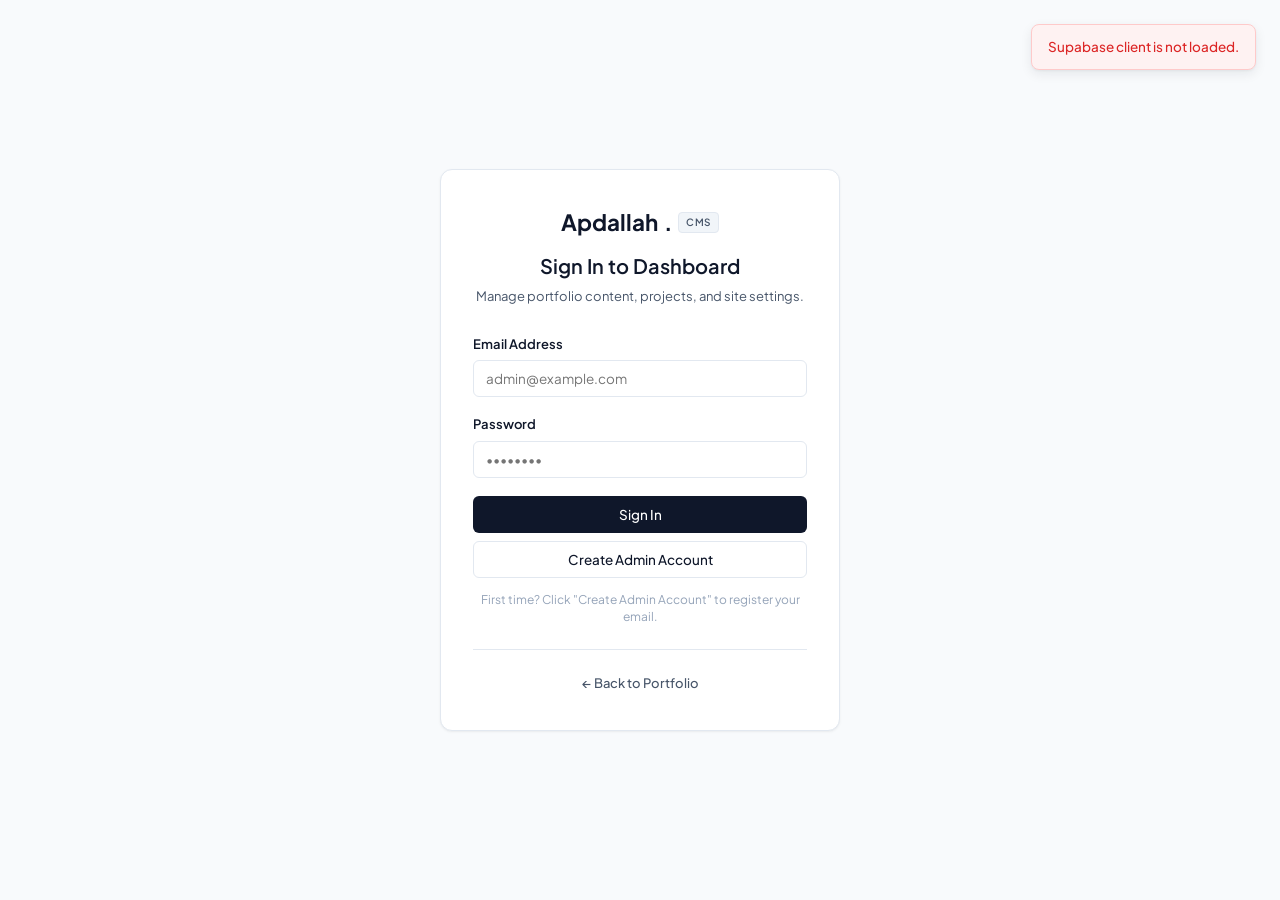
==== commit 9608ef7f: "s" ====
--- a/admin.html
+++ b/admin.html
@@ -221,15 +221,23 @@
                             </div>
 
                             <div class="form-group">
-                                <label for="hero-profile-image">Profile Image URL</label>
-                                <div class="input-with-button">
-                                    <input type="text" id="hero-profile-image" placeholder="generation-f0f658ee-6474-489f-b072-ed21158cec54.png">
-                                    <label class="btn btn-secondary file-upload-label">
-                                        Upload Image
-                                        <input type="file" id="hero-image-file" accept="image/*" style="display: none;">
-                                    </label>
-                                </div>
-                                <span class="input-hint">URL to your personal headshot/avatar or upload a local file.</span>
+                                <label for="hero-profile-image">Profile Image / Avatar</label>
+                                <div class="hero-avatar-uploader">
+                                    <div class="hero-avatar-preview-wrap">
+                                        <img id="hero-avatar-preview" src="generation-f0f658ee-6474-489f-b072-ed21158cec54.png" alt="Profile Preview" class="hero-avatar-preview-img">
+                                        <div class="hero-avatar-badge">Preview</div>
+                                    </div>
+                                    <div class="hero-avatar-controls">
+                                        <div class="input-with-button">
+                                            <input type="text" id="hero-profile-image" placeholder="Image URL or upload file">
+                                            <label class="btn btn-secondary file-upload-label">
+                                                Upload Image
+                                                <input type="file" id="hero-image-file" accept="image/*" style="display: none;">
+                                            </label>
+                                        </div>
+                                        <span class="input-hint">Choose an image from your computer or paste an image URL.</span>
+                                    </div>
+                                </div>
                             </div>
 
                             <div class="form-row">
--- a/admin.css
+++ b/admin.css
@@ -819,6 +819,57 @@
 .file-upload-label {
     white-space: nowrap;
     cursor: pointer;
+}
+
+/* Hero Avatar Uploader & Preview */
+.hero-avatar-uploader {
+    display: flex;
+    align-items: center;
+    gap: 16px;
+    padding: 12px;
+    background: var(--bg-subtle);
+    border: 1px solid var(--border-color);
+    border-radius: 8px;
+    margin-top: 4px;
+}
+
+.hero-avatar-preview-wrap {
+    position: relative;
+    width: 68px;
+    height: 68px;
+    border-radius: 10px;
+    overflow: hidden;
+    border: 2px solid var(--border-hover);
+    background: #0d1117;
+    flex-shrink: 0;
+    box-shadow: 0 2px 6px rgba(0, 0, 0, 0.08);
+}
+
+.hero-avatar-preview-img {
+    width: 100%;
+    height: 100%;
+    object-fit: cover;
+    display: block;
+}
+
+.hero-avatar-badge {
+    position: absolute;
+    bottom: 0;
+    left: 0;
+    right: 0;
+    background: rgba(15, 23, 42, 0.85);
+    color: #ffffff;
+    font-size: 8.5px;
+    font-weight: 700;
+    text-align: center;
+    padding: 2px 0;
+    letter-spacing: 0.5px;
+    text-transform: uppercase;
+}
+
+.hero-avatar-controls {
+    flex: 1;
+    min-width: 0;
 }
 
 /* Upload Dropzone */
